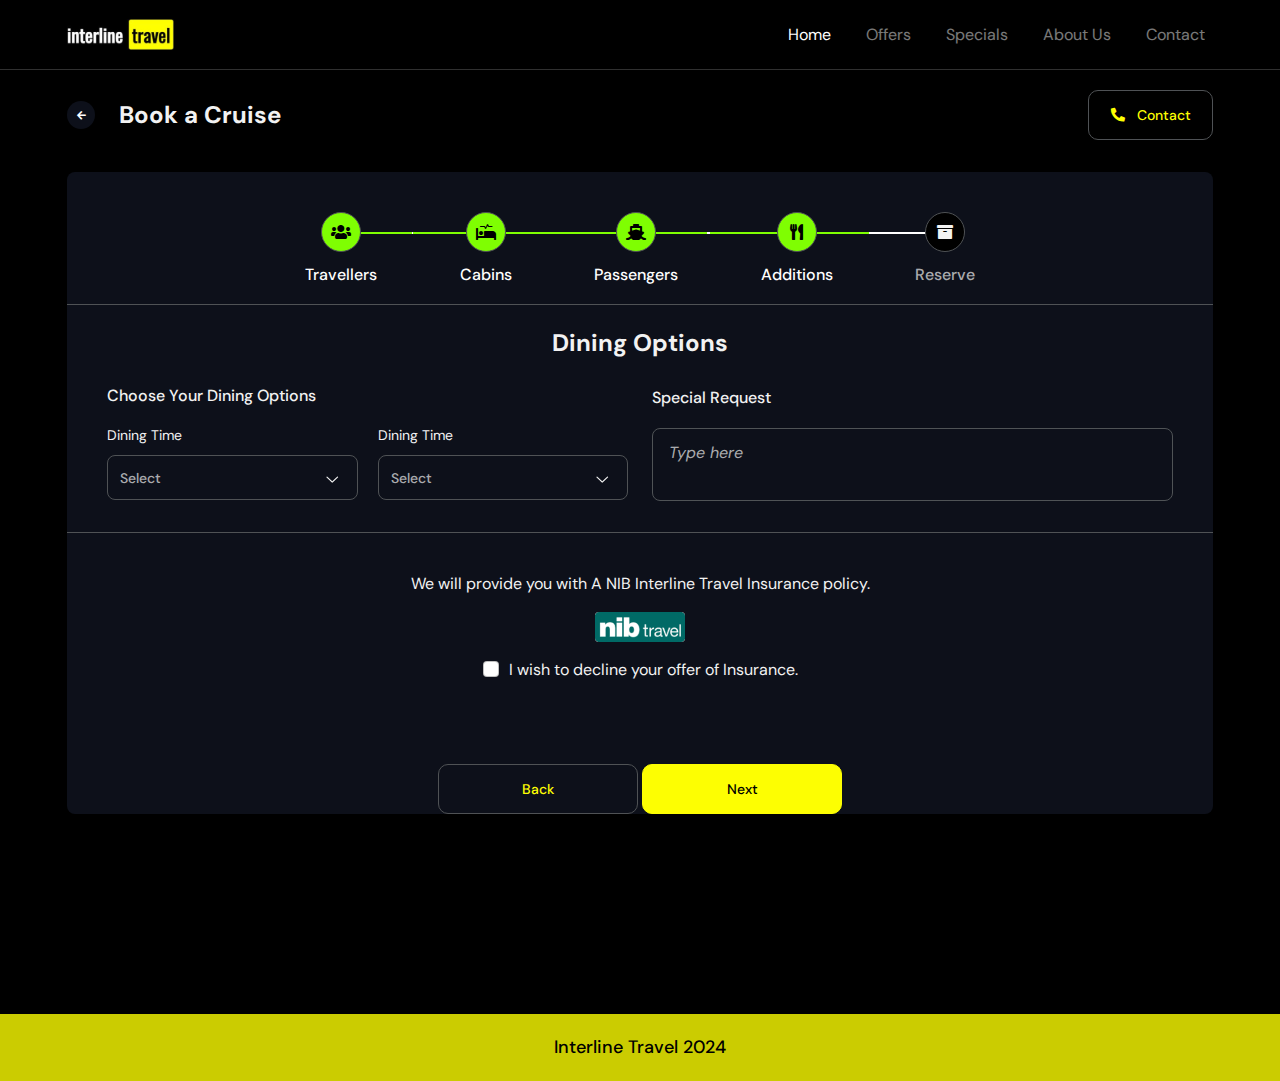
==== diningOptions.html @ 279f9aa9 "update" ====
<!DOCTYPE html>
<html lang="en">

<head>
    <!-- All Meta Tags -->
    <meta charset="UTF-8">
    <meta http-equiv="X-UA-Compatible" content="IE=edge">
    <meta name="description" content="Interline Travel">
    <meta name="viewport" content="width=device-width, initial-scale=1.0">
    <title>Interline Travel</title>
    <!-- Favicon -->
    <link rel="shortcut icon" href="favicon.ico" type="image/x-icon">
    <!-- Fonts -->
    <!-- Bootstrap CSS -->
    <link rel="stylesheet" href="assets/css/bootstrap.min.css">
    <!-- Select2 CSS -->
    <link rel="stylesheet" href="assets/plugins/select2/select2.min.css">
    <!-- Fontawesome CSS -->
    <link rel="stylesheet" href="https://cdnjs.cloudflare.com/ajax/libs/font-awesome/5.15.4/css/all.min.css">
    <!-- Main css -->
    <link rel="stylesheet" href="assets/css/style.css">

</head>

<body>
    <header class="header" id="header">
        <nav class="navbar navbar-expand-md bg-black">
            <div class="container">
                <a class="navbar-brand" href="index.html"><img src="/assets/img/interlinelogo.svg" alt=""></a>
                <button class="navbar-toggler" type="button" data-bs-toggle="collapse" data-bs-target="#navbarTogglerDemo02" aria-controls="navbarTogglerDemo02" aria-expanded="false" aria-label="Toggle navigation">
              <span class="navbar-toggler-icon"></span>
            </button>
                <div class="collapse navbar-collapse" id="navbarTogglerDemo02">
                    <ul class="navbar-nav ms-auto">
                        <li class="nav-item">
                            <a class="nav-link active" aria-current="page" href="#">Home</a>
                        </li>
                        <li class="nav-item">
                            <a class="nav-link" href="#">Offers</a>
                        </li>
                        <li class="nav-item">
                            <a class="nav-link" href="#">Specials</a>
                        </li>
                        <li class="nav-item">
                            <a class="nav-link" href="#">About Us</a>
                        </li>
                        <li class="nav-item">
                            <a class="nav-link" href="#">Contact</a>
                        </li>
                    </ul>
                </div>
            </div>
        </nav>
    </header>

    <div class="header-clear"></div>

    <section class="pageTop">
        <div class="container">
            <div class="row align-items-center">
                <div class="col-sm-6">
                    <div class="backDetails d-flex align-items-center gap-2 gap-md-4 justify-content-center justify-content-sm-start mb-4 mb-sm-0">
                        <a href="service-details.html" class="backBtn"><i class="fas fa-arrow-left"></i></a>
                        <h4>Book a Cruise</h4>
                    </div>
                </div>
                <div class="col-sm-6">
                    <div class="multiBtns d-flex align-items-center justify-content-center justify-content-sm-end gap-3">
                        <a href="#" class="inlineBtn"><i class="fas fa-phone-alt"></i> contact</a>
                    </div>
                </div>
            </div>
        </div>
    </section>

    <section class="stepForm">
        <div class="container">
            <div class="row">
                <div class="col-12">
                    <div class="stepForm-wrapper">
                        <div class="stepFTop d-flex align-items-center justify-content-between">
                            <div class="stepItem active">
                                <div class="step-icon">
                                    <i class="fas fa-users"></i>
                                    <span><img src="assets/img/icons/stepAngleRight.svg" alt=""></span>
                                </div>
                                <h5>Travellers</h5>
                            </div>
                            <div class="stepItem active">
                                <div class="step-icon">
                                    <i class="fas fa-procedures"></i>
                                    <span><img src="assets/img/icons/stepAngleRight.svg" alt=""></span>
                                </div>
                                <h5>Cabins</h5>
                            </div>
                            <div class="stepItem active">
                                <div class="step-icon">
                                    <i class="fas fa-ship"></i>
                                    <span><img src="assets/img/icons/stepAngleRight.svg" alt=""></span>
                                </div>
                                <h5>Passengers</h5>
                            </div>
                            <div class="stepItem active">
                                <div class="step-icon">
                                    <i class="fas fa-utensils"></i>
                                    <span><img src="assets/img/icons/stepAngleRight.svg" alt=""></span>
                                </div>
                                <h5>Additions</h5>
                            </div>
                            <div class="stepItem">
                                <div class="step-icon">
                                    <i class="fas fa-archive"></i>
                                    <span><img src="assets/img/icons/stepAngleRight.svg" alt=""></span>
                                </div>
                                <h5>Reserve</h5>
                            </div>
                        </div>
                        <div class="stepFBottom pb-4">
                            <h4 class="text-center">Dining Options</h4>
                            <div class="row mt-4 pt-1 border_bottom">
                                <div class="col-md-6">
                                    <h5 class="diningFTitle">Choose Your Dining Options</h5>
                                    <div class="chooseDOption d-flex justify-content-between">
                                        <div class="from-control">
                                            <label for="time" class="d-block">Dining Time</label>
                                            <select class="js-example-basic-single" name="time">
                                                <option value="1-4night">Select</option>
                                                <option value="2-6night">Select 1</option>
                                                <option value="2-6night">Select 2</option>
                                            </select>
                                        </div>
                                        
                                        <div class="from-control">
                                            <label for="time" class="d-block">Dining Time</label>
                                            <select class="js-example-basic-single" name="time">
                                                <option value="1-4night">Select</option>
                                                <option value="2-6night">Select 1</option>
                                                <option value="2-6night">Select 2</option>
                                            </select>
                                        </div>
                                    </div>
                                    
                                    
                                </div>
                                <div class="col-md-6">
                                    <div class="diningOption-right mt-4 mt-md-0">
                                        <div class="from-control">
                                            <label for="time" class="d-block diningFTitle">Special Request</label>
                                            <textarea name="textarea" id="" cols="30" rows="3" placeholder="Type here"></textarea>
                                        </div>
                                    </div>
                                </div>
                            </div>
                        </div>
                        <div class="privacy-policy text-center">
                            <p>We will provide you with A NIB Interline Travel Insurance policy.</p>
                            <figure>
                                <img src="assets/img/additions-interline.jpg" alt="">
                            </figure>
                            <div class="form-check">
                                <input class="form-check-input" type="checkbox" value="" id="invalidCheck" required>
                                <label class="form-check-label" for="invalidCheck">
                                    I wish to decline your offer of Insurance.
                                </label>
                              </div>
                        </div>
                        <div class="backNextBtns">
                            <a href="passengersContactInfo.html" class="inlineBtn large">back</a>
                            <a href="reserve.html" class="boxedBtn large">next</a>
                        </div>
                    </div>
                </div>
            </div>
        </div>
    </section>


    <Footer class="footer">
        <div class="container">
            <div class="row">
                <div class="col-12 text-center">
                    <p>Interline Travel 2024</p>
                </div>
            </div>
        </div>
    </Footer>

    <!-- jQuery JS -->
    <script src="assets/js/jquery.min.js"></script>

    <!-- Popper JS -->
    <script src="assets/js/popper.min.js"></script>

    <!-- Bootstrap JS -->
    <script src="assets/js/bootstrap.min.js"></script>

    <!-- Select2 JS -->
    <script src="assets/plugins/select2/select2.min.js"></script>

    <!-- Main Script JS -->
    <script src="assets/js/script.js"></script>

    <!-- Main Script JS -->
    <script src="assets/plugins/countMinMax.js"></script>
</body>

</html>
---- assets/css/style.css ----
@import url("https://fonts.googleapis.com/css2?family=DM+Sans:ital,opsz,wght@0,9..40,100..1000;1,9..40,100..1000&display=swap");
body {
  font-size: 16px;
  font-weight: 400;
  line-height: 150%;
  color: #F2F2F2;
  background-color: #000000;
  font-family: "DM Sans", sans-serif;
}

h1,
h2,
h3,
h4,
h5,
h6 {
  font-weight: 700;
  margin: 0;
}

h2 {
  font-size: 32px;
  line-height: 150%;
}
@media only screen and (min-width: 992px) and (max-width: 1279px) {
  h2 {
    font-size: 28px;
  }
}
@media only screen and (min-width: 768px) and (max-width: 991px) {
  h2 {
    font-size: 25px;
  }
}
@media only screen and (max-width: 767px) {
  h2 {
    font-size: 24px;
  }
}

p {
  margin: 0;
}

img {
  max-width: 100%;
  height: auto;
}

ul,
ol {
  list-style: none;
  padding: 0;
  margin: 0;
}

a {
  text-decoration: none !important;
  transition: all 0.3s ease-in-out;
}

@media (min-width: 1200px) {
  .container {
    max-width: 1170px;
  }
}

input,
textarea,
button {
  padding: 12px 16px;
  border: 1px solid #4F5356;
  outline: none;
  transition: all 0.3s ease-in-out;
}

.input-group-append {
  cursor: pointer;
}

input:focus,
textarea:focus,
button:focus {
  outline: none;
  border-color: #CBCC01;
}

nav ul li {
  display: inline-block;
  position: relative;
  transition: all 0.3s ease-in-out;
}

/*Hide number spin button*/
input::-webkit-outer-spin-button,
input::-webkit-inner-spin-button {
  -webkit-appearance: none;
  margin: 0;
}

input[type=number] {
  -moz-appearance: textfield;
  -webkit-appearance: textfield;
          appearance: textfield;
}

.bg-cover {
  background-repeat: no-repeat;
  background-size: 100% 100%;
  background-position: center center;
}

button {
  background: #FDFE02;
  border-radius: 10px;
  color: #000000;
  font-weight: 500;
  font-size: 14px;
  padding: 12px 39px;
  display: inline-block;
  text-transform: capitalize;
  border: 1px solid #FDFE02;
}
button:hover {
  background: transparent;
  color: #FDFE02;
}

.icon {
  color: blue;
  /* Change color */
  font-size: 24px;
  /* Change size */
}

.backBtn {
  display: flex;
  justify-content: center;
  align-items: center;
  height: 28px;
  width: 28px;
  background: #0D101A;
  border-radius: 50%;
  color: #fff;
  font-size: 10px;
}
.backBtn:hover {
  color: #CBCC01;
}

.boxedBtn,
.inlineBtn {
  background: #FDFE02;
  padding: 12px 16px 12px 16px;
  color: #000000;
  font-weight: 500;
  font-size: 14px;
  text-transform: capitalize;
  min-width: 125px;
  text-align: center;
  border-radius: 10px;
  border: 1px solid #FDFE02;
}
.boxedBtn:hover,
.inlineBtn:hover {
  background: transparent;
  color: #FDFE02;
}
@media only screen and (max-width: 479px) {
  .boxedBtn,
  .inlineBtn {
    min-width: 115px;
    padding: 10px 14px 10px 14px;
  }
}

.inlineBtn {
  background: transparent;
  color: #FDFE02;
  border-color: #4F5255;
}
.inlineBtn:hover {
  background: #FDFE02;
  color: #000000;
  border-color: #FDFE02;
}

textarea:focus,
input[type=text]:focus,
input[type=password]:focus,
input[type=datetime]:focus,
input[type=datetime-local]:focus,
input[type=date]:focus,
input[type=month]:focus,
input[type=time]:focus,
input[type=week]:focus,
input[type=number]:focus,
input[type=email]:focus,
input[type=url]:focus,
input[type=search]:focus,
input[type=tel]:focus,
input[type=color]:focus,
.accordion-button:focus,
button:focus,
.uneditable-input:focus {
  box-shadow: none !important;
  outline: 0 none !important;
}

.boxedBtn.large,
.inlineBtn.large {
  min-width: 200px;
  text-transform: capitalize;
  display: inline-block;
}

.stepForm-wrapper .stepFTop .stepItem h5 {
  font-size: 16px;
  font-weight: 500;
  color: rgba(242, 242, 242, 0.7);
}
.stepForm-wrapper .stepFTop .stepItem.active h5 {
  color: #fff;
}

.p-20 {
  padding: 20px;
}

.mb-24 {
  margin-bottom: 24px;
}

.formTitle {
  margin-bottom: 20px;
}

.form-icon {
  --position: 18px;
  position: absolute;
  top: 50%;
  right: var(--position);
  transform: translateY(-50%);
  z-index: 2;
}
.form-icon.start-0 {
  right: auto;
  left: var(--position) !important;
}

.select2-container {
  z-index: 8;
}
.select2-selection--single {
  position: relative;
  z-index: 1;
}
.select2-selection--single::after {
  content: url("data:image/svg+xml;charset=UTF-8,%3csvg width='13' height='7' viewBox='0 0 13 7' fill='none' xmlns='http://www.w3.org/2000/svg'%3e%3cpath d='M1.4009 0.748101C1.34521 0.695474 1.2797 0.654332 1.20811 0.627023C1.13651 0.599714 1.06024 0.586772 0.983651 0.588939C0.907058 0.591106 0.831642 0.608338 0.761709 0.63965C0.691775 0.670963 0.628694 0.715743 0.576067 0.771435C0.52344 0.827126 0.482297 0.892638 0.454988 0.96423C0.427679 1.03582 0.414738 1.11209 0.416905 1.18868C0.419072 1.26528 0.436303 1.34069 0.467616 1.41063C0.498928 1.48056 0.543709 1.54364 0.5994 1.59627L5.8494 6.5546C5.95771 6.657 6.1011 6.71405 6.25015 6.71405C6.3992 6.71405 6.54259 6.657 6.6509 6.5546L11.9015 1.59627C11.9584 1.54399 12.0044 1.48092 12.0367 1.41073C12.069 1.34054 12.0871 1.26462 12.0898 1.18739C12.0926 1.11016 12.0799 1.03316 12.0527 0.96085C12.0254 0.888542 11.984 0.822373 11.931 0.766186C11.8779 0.709999 11.8142 0.664914 11.7436 0.633551C11.673 0.602187 11.5968 0.58517 11.5196 0.583487C11.4423 0.581804 11.3655 0.59549 11.2935 0.623749C11.2216 0.652008 11.156 0.694277 11.1006 0.748101L6.25015 5.32843L1.4009 0.748101Z' fill='%23F2F2F2'/%3e%3c/svg%3e ");
  position: absolute;
  top: 50%;
  right: var(--position, 18px);
  transform: translateY(-50%) scaleY(var(--scale-y, 1));
}
.select2-selection--single[aria-expanded=true]::after {
  --scale-y: -1;
}
.select2-selection__arrow {
  display: none;
}
.select2-dropdown {
  background-color: #0D101A;
  border-color: #4F5356;
}
.select2-search__field {
  background-color: transparent !important;
  border-radius: 4px;
  border-color: #4f5356 !important;
  color: #fff;
  padding: 4px 8px !important;
  font-size: 14px;
  font-weight: 400;
}
.select2-results__options::-webkit-scrollbar {
  width: 8px;
  height: 8px;
}
.select2-results__options::-webkit-scrollbar-track {
  background-color: #000000;
  border-radius: 20px;
}
.select2-results__options::-webkit-scrollbar-thumb {
  background-color: #CBCC01;
  border-radius: 20px;
  border: 1px solid #000000;
}
.select2-results__option {
  padding: 6px 10px;
}
.select2-results__option--selected, .select2-results__option--highlighted {
  background-color: #CBCC01 !important;
  color: #000000 !important;
}

.datepicker-dropdown {
  background-color: #000000;
  padding: 10px;
  border-radius: 12px;
}
.datepicker td, .datepicker th {
  --width: 36px;
  width: var(--width);
  height: var(--width);
  color: rgba(242, 242, 242, 0.8);
  border-radius: 8px;
  font-size: 14px;
}
.datepicker td.day.old, .datepicker td.day.new, .datepicker th.day.old, .datepicker th.day.new {
  color: rgba(242, 242, 242, 0.4);
}
.datepicker td.day:hover, .datepicker td.day.active, .datepicker td.day.today, .datepicker th.day:hover, .datepicker th.day.active, .datepicker th.day.today {
  background-color: #CBCC01 !important;
  color: #000000 !important;
  font-weight: 600 !important;
  text-shadow: none !important;
  background-image: none !important;
}
.datepicker .year, .datepicker .decade, .datepicker .century, .datepicker .month {
  --width: 46px;
  width: var(--width);
  height: var(--width);
  color: rgba(242, 242, 242, 0.8);
  border-radius: 8px;
  font-size: 14px;
  line-height: 45px;
}
.datepicker .year.focused, .datepicker .year.active, .datepicker .year:hover, .datepicker .decade.focused, .datepicker .decade.active, .datepicker .decade:hover, .datepicker .century.focused, .datepicker .century.active, .datepicker .century:hover, .datepicker .month.focused, .datepicker .month.active, .datepicker .month:hover {
  background-color: #CBCC01 !important;
  color: #000000 !important;
  font-weight: 600;
  background-image: none !important;
}
.datepicker-switch:hover, .datepicker .prev:hover, .datepicker .next:hover {
  background-color: #CBCC01 !important;
  color: #000000 !important;
}
.datepicker-orient-top::after, .datepicker-orient-top::before {
  border-top-color: #000000 !important;
}
.datepicker-orient-bottom::after, .datepicker-orient-bottom::before {
  border-bottom-color: #000000 !important;
}

.header {
  width: 100%;
  transition: top 0.3s ease;
  border-bottom: 1px solid rgba(242, 242, 242, 0.2);
  position: fixed;
  top: 0;
  left: 0;
  z-index: 9;
}
.header-clear {
  height: 58px;
}
.header .navbar {
  --bs-navbar-toggler-padding-x: 6px;
  --bs-navbar-padding-y: 14px;
}
.header .navbar-brand img {
  width: 107px;
}
.header .navbar-nav li {
  padding-left: 19px;
}
@media only screen and (max-width: 767px) {
  .header .navbar-nav li {
    padding-left: 0;
    border-bottom: 1px solid rgba(255, 255, 255, 0.1);
  }
}
@media only screen and (max-width: 767px) {
  .header .navbar-nav li:last-child {
    border-bottom: 0;
  }
}
.header .navbar-nav li a {
  color: #F2F2F2;
  font-size: 16px;
  opacity: 0.5;
  transition: all 0.3s ease-in-out;
}
.header .navbar-nav li a.active {
  color: #fff;
  opacity: 1;
}
.header .navbar-nav li a:hover {
  color: #fff;
  opacity: 1;
}
@media only screen and (max-width: 767px) {
  .header .navbar-nav li a {
    padding: 15px 0;
  }
}
.header .navbar-toggler {
  background: #CBCC01;
}

.sticky {
  position: fixed;
  top: 0;
  left: 0;
  z-index: 1000;
  /* Ensure it stays above other content */
}

/*=============================
======= Result Area Css =======
===============================*/
.result__area {
  padding: 50px 0;
}
.result__area h2 {
  font-size: 34px;
  line-height: 150%;
  color: #F2F2F2;
}
@media only screen and (min-width: 992px) and (max-width: 1279px) {
  .result__area h2 {
    font-size: 30px;
  }
}
@media only screen and (min-width: 768px) and (max-width: 991px) {
  .result__area h2 {
    font-size: 26px;
  }
}
@media only screen and (max-width: 767px) {
  .result__area h2 {
    font-size: 22px;
  }
}
.result__area h2 span {
  font-size: 14px;
  font-weight: 500;
  color: #ADAEB1;
}

/*======================================
======= Service Details Area Css =======
========================================*/
.pageTop {
  padding-top: 32px;
  padding-bottom: 32px;
}

.serviceDetailsTable .sDTInner {
  background: #0D101A;
  padding: 20px 16px;
}
.serviceDetailsTable .sDTInner table {
  color: #fff;
  font-size: 14px;
  font-weight: 500;
  margin-bottom: 0;
}
@media only screen and (max-width: 479px) {
  .serviceDetailsTable .sDTInner table {
    width: -moz-max-content;
    width: max-content;
  }
}
.serviceDetailsTable .sDTInner table .table > thead tr th {
  border: 0;
  font-size: 12px;
}
.serviceDetailsTable .sDTInner table thead tr {
  background: #1B1E19;
  border-radius: 10px !important;
}
.serviceDetailsTable .sDTInner table th {
  padding: 16px 14px;
}
.serviceDetailsTable .sDTInner table td {
  padding: 16px 14px;
}
.serviceDetailsTable .sDTInner table td img {
  margin-right: 8px;
  max-width: 16px;
}
.serviceDetailsTable .sDTInner table td i {
  margin-right: 8px;
  font-size: 14px;
}

.serviceDetailsTable .sDTInner table thead th {
  border: 0;
}

.serviceDetailsTable .sDTInner table td,
.serviceDetailsTable .sDTInner table tr {
  border-color: #4F5255;
}

/* Swiper Slider Css */
.serviceDetailsSliderFaq {
  padding-bottom: 30px !important;
}
.serviceDetailsSliderFaq .swiper-button-next,
.serviceDetailsSliderFaq .swiper-button-prev {
  opacity: 0;
  visibility: hidden;
}
.serviceDetailsSliderFaq .mySwiper2 {
  height: auto;
  width: 100%;
}
.serviceDetailsSliderFaq .swiper-slide img {
  display: block;
  width: 100%;
  height: 100%;
  -o-object-fit: cover;
     object-fit: cover;
}
.serviceDetailsSliderFaq .swiper {
  width: 100%;
  height: 300px;
  margin-left: auto;
  margin-right: auto;
}
.serviceDetailsSliderFaq .swiper-slide {
  background-size: cover;
  background-position: center;
}
.serviceDetailsSliderFaq .mySwiper2 {
  height: auto;
  width: 100%;
}
.serviceDetailsSliderFaq .mySwiper {
  height: 20%;
  box-sizing: border-box;
  padding: 10px 0;
  border-radius: 16px !important;
}
.serviceDetailsSliderFaq .mySwiper .swiper-slide {
  width: 50px !important;
  height: 50px;
  opacity: 0.4;
}
.serviceDetailsSliderFaq .mySwiper .swiper-slide-thumb-active {
  opacity: 1;
}
.serviceDetailsSliderFaq .swiper-slide img {
  display: block;
  width: 100%;
  height: 100%;
  -o-object-fit: cover;
     object-fit: cover;
  border-radius: 16px;
}
.serviceDetailsSliderFaq .serviceDS .swiper-wrapper {
  height: 353px !important;
}
.serviceDetailsSliderFaq .swiper-watch-progress .swiper-wrapper {
  justify-content: center;
}
.serviceDetailsSliderFaq .swiper-watch-progress .swiper-wrapper .swiper-slide img {
  border-radius: 8px;
  cursor: pointer;
}
.serviceDetailsSliderFaq .swiper-watch-progress .swiper-wrapper .swiper-slide-thumb-active {
  border: 1px solid #FDFE02;
  border-radius: 8px;
}
.serviceDetailsSliderFaq .accordion-item {
  background: #0D101A;
  margin-bottom: 16px;
  border: 0;
  padding: 16px 20px;
  border-radius: 8px;
}
.serviceDetailsSliderFaq .accordion-item .accordion-body {
  color: rgba(242, 242, 242, 0.7);
  border: 0 !important;
  padding: 12px 0;
  font-size: 14px;
  border-top: 1px solid #303238 !important;
  margin-top: 12px;
}
.serviceDetailsSliderFaq .accordion-item .accordion-button {
  padding: 0 !important;
  background: transparent;
  font-size: 16px;
  font-weight: 700;
  color: #f3f3f3;
  line-height: 150% !important;
  box-shadow: 0 0 0 !important;
}
.serviceDetailsSliderFaq .accordion-item .accordion-button::after {
  background-image: url("../img/icons/arrow-down.svg");
}

/*======================================
========== Travelers Area Css =========
========================================*/
.stepForm {
  padding-bottom: 200px;
}
.stepForm .stepForm-wrapper {
  background: #0D101A;
  border-radius: 8px;
}
.stepForm .stepForm-wrapper .stepFTop {
  padding-top: 40px;
  padding-bottom: 20px;
  max-width: 670px;
  margin: 0 auto;
  position: relative;
  z-index: 1;
}
.stepForm .stepForm-wrapper .stepFTop::before {
  position: absolute;
  content: "";
  left: 7%;
  top: 45.7%;
  width: 89%;
  height: 2px;
  background: #fff;
  z-index: -1;
}
.stepForm .stepForm-wrapper .stepFTop .stepItem {
  display: flex;
  flex-direction: column;
  align-items: center;
  gap: 13px;
  font-size: 16px;
  font-weight: 500;
}
.stepForm .stepForm-wrapper .stepFTop .stepItem .step-icon {
  width: 40px;
  height: 40px;
  border-radius: 50%;
  background: #000000;
  border: 1px solid #4F5255;
  display: flex;
  align-items: center;
  justify-content: center;
  position: relative;
}
.stepForm .stepForm-wrapper .stepFTop .stepItem .step-icon span {
  position: absolute;
  right: -150%;
}
.stepForm .stepForm-wrapper .stepFTop .stepItem:last-child .step-icon span {
  display: none;
}
.stepForm .stepForm-wrapper .stepFTop .stepItem.stepItem.active {
  position: relative;
  z-index: 1;
}
.stepForm .stepForm-wrapper .stepFTop .stepItem.stepItem.active::before {
  position: absolute;
  content: "";
  left: 38%;
  top: 28%;
  width: 110%;
  height: 2px;
  background: #7FFE02;
  z-index: -1;
}
.stepForm .stepForm-wrapper .stepFTop .stepItem.stepItem.active .step-icon {
  background: #7FFE02;
}
.stepForm .stepForm-wrapper .stepFTop .stepItem.stepItem.active:nth-child(2)::before {
  left: -90%;
  width: 275%;
}
.stepForm .stepForm-wrapper .stepFTop .stepItem.stepItem.active:nth-child(3)::before {
  left: -50%;
  width: 185%;
}
.stepForm .stepForm-wrapper .stepFTop .stepItem.stepItem.active:nth-child(4)::before {
  left: -70%;
  width: 220%;
}
.stepForm .stepForm-wrapper .stepFTop .stepItem.stepItem.active:nth-child(5)::before {
  left: -100%;
  width: 120%;
}
.stepForm .stepForm-wrapper .stepFBottom {
  border-top: 1px solid #4F5255;
  padding-top: 24px;
  padding-bottom: 40px;
  padding-left: 40px;
  padding-right: 40px;
}
.stepForm .stepForm-wrapper .stepFBottom .boxedBtn {
  margin-top: 100px;
  display: inline-block;
}
.stepForm .stepForm-wrapper .mainCount {
  background: #000000;
  padding: 8px;
  border-radius: 28px;
  gap: 20px;
  font-size: 16px;
  font-weight: 500;
  color: #F2F2F2;
}
.stepForm .stepForm-wrapper .mainCount button {
  background: transparent;
  border: 1px solid #4F5255 !important;
  color: #FDFE02;
  width: 37px !important;
  height: 37px !important;
  padding: 0 !important;
  display: flex;
  align-items: center;
  justify-content: center;
  border-radius: 50%;
}
.stepForm .stepForm-wrapper .mainCount button:hover {
  border-color: #CBCC01 !important;
}

.count-minmax {
  width: 333px;
  justify-content: space-between !important;
  margin: 20px auto 20px;
}

.stepItem.active i {
  color: #000000;
}

.single-bed-item {
  border: 1px solid #4F5255;
  display: inline-block;
  padding: 16px;
  border-radius: 8px;
}
.single-bed-item h5 {
  font-size: 16px;
  color: #F2F2F2;
  font-weight: 500;
}
.single-bed-item:hover, .single-bed-item.active {
  border-color: #FDFE02;
  box-shadow: 0px 4px 24px 0px rgba(253, 254, 2, 0.3019607843);
}

.single-bed-item img {
  border-radius: 8px;
  max-width: 221px;
}

/*=========================================
========== PassengerForm Area Css =========
===========================================*/
.passengerForm-box {
  background: #000000;
  border-radius: 16px;
}

.service-card {
  background: #0D101A;
  padding: 24px;
  display: block;
  border-radius: 24px;
  margin-bottom: 24px;
}
.service-card:hover h4 {
  color: #CBCC01;
}
.service-card .ssctc__left {
  width: 256px;
  height: 100%;
  border-radius: 16px;
  overflow: hidden;
  flex: 0 0 auto;
}
@media only screen and (max-width: 767px) {
  .service-card .ssctc__left {
    width: 100%;
  }
}
.service-card .ssctc__left img {
  width: 100%;
  height: 100%;
  -o-object-fit: cover;
     object-fit: cover;
}
.service-card-content h4 {
  font-size: 34px;
  line-height: 150%;
  color: #F2F2F2;
  margin-bottom: 20px;
  transition: all 0.3s ease-in-out;
}
@media only screen and (min-width: 992px) and (max-width: 1279px) {
  .service-card-content h4 {
    font-size: 30px;
  }
}
@media only screen and (min-width: 768px) and (max-width: 991px) {
  .service-card-content h4 {
    font-size: 26px;
  }
}
@media only screen and (max-width: 767px) {
  .service-card-content h4 {
    font-size: 22px;
  }
}
.service-card-content h4 span {
  font-size: 14px;
  font-weight: 500;
  color: #ADAEB1;
}
.service-card-content ul {
  margin-bottom: 20px;
}
.service-card-content ul li {
  display: inline-block;
  color: #F2F2F2;
  opacity: 70%;
  font-size: 16px;
  line-height: 150%;
  padding-right: 30px;
  padding-bottom: 12px;
}
@media only screen and (max-width: 991px) {
  .service-card-content ul li {
    font-size: 15px;
  }
}
.service-card-content ul li img {
  margin-right: 8px;
  width: 18px;
}
.service-card-content .price-left {
  color: #F2F2F2;
}
.service-card-content .price-left .price-txt {
  font-size: 20px;
  line-height: 150%;
  margin-bottom: 15px;
}
@media only screen and (max-width: 991px) {
  .service-card-content .price-left .price-txt {
    font-size: 18px;
  }
}
.service-card-content .price-left .price {
  font-size: 32px;
  line-height: 150%;
  display: block;
  font-weight: 700;
}
@media only screen and (min-width: 992px) and (max-width: 1279px) {
  .service-card-content .price-left .price {
    font-size: 28px;
  }
}
@media only screen and (min-width: 768px) and (max-width: 991px) {
  .service-card-content .price-left .price {
    font-size: 25px;
  }
}
@media only screen and (max-width: 767px) {
  .service-card-content .price-left .price {
    font-size: 24px;
  }
}
.service-card-content .price-right-logo {
  max-width: 132px;
}
@media only screen and (max-width: 767px) {
  .service-single-card-top-content {
    flex-direction: column;
  }
}
.service-single-card-bottom-content {
  border-top: 2px solid #4F5255;
  margin-top: 24px;
  padding-top: 24px;
}
.service-single-card-bottom-content ul {
  max-width: 770px;
  margin: 0 auto;
  text-align: center;
}
.service-single-card-bottom-content ul li {
  display: inline-block;
  padding: 6px 12px;
  color: #F2F2F2;
  position: relative;
  z-index: 1;
  padding-left: 26px;
  font-size: 16px;
  line-height: 150%;
}
@media only screen and (max-width: 991px) {
  .service-single-card-bottom-content ul li {
    font-size: 15px;
  }
}
.service-single-card-bottom-content ul li:before {
  position: absolute;
  content: "";
  left: 0;
  top: 8px;
  width: 20px;
  height: 20px;
  background-image: url("../img/check.svg");
  background-repeat: no-repeat;
  background-size: contain;
}

.hero__area {
  height: 675px;
  padding: 40px;
}
@media only screen and (min-width: 992px) and (max-width: 1279px) {
  .hero__area {
    height: 550px;
  }
}
@media only screen and (min-width: 768px) and (max-width: 991px) {
  .hero__area {
    padding: 30px;
  }
}
@media only screen and (max-width: 991px) {
  .hero__area {
    height: 550px;
  }
}
@media only screen and (max-width: 767px) {
  .hero__area {
    height: 450px;
    padding: 24px;
  }
}
@media only screen and (max-width: 479px) {
  .hero__area {
    padding-top: 100px;
    height: auto;
  }
}
.hero__area .input-group-text {
  background: transparent;
  border: 0;
  padding: 0;
  color: #fff;
}
.hero__area .input-group-append {
  position: absolute;
  right: 0;
  top: 50%;
  transform: translateY(-50%);
  width: 38px;
}
.hero__content_inner {
  padding: 24px;
  border: 2px solid #4F5356;
  border-radius: 10px;
  background: linear-gradient(rgba(0, 0, 0, 0.65) 0%, rgba(0, 0, 0, 0.65) 100%);
  -webkit-backdrop-filter: blur(10px);
          backdrop-filter: blur(10px);
}
.hero__content_inner h3 {
  color: #F2F2F2;
  font-weight: 700;
  font-size: 24px;
  line-height: 150%;
  margin-bottom: 12px !important;
}
@media only screen and (min-width: 992px) and (max-width: 1279px) {
  .hero__content_inner h3 {
    font-size: 22px;
  }
}
@media only screen and (min-width: 768px) and (max-width: 991px) {
  .hero__content_inner h3 {
    font-size: 20px;
  }
}
@media only screen and (max-width: 767px) {
  .hero__content_inner h3 {
    font-size: 18px;
  }
}
.hero__content_inner h5 {
  font-size: 14px;
  color: #F2F2F2;
  font-weight: 500;
}
.hero__content_inner .form-icon {
  z-index: 9;
}
.hero__content_inner .single-filter-item input,
.hero__content_inner .single-filter-item select,
.hero__content_inner .single-filter-item .select2-selection {
  background: #000;
  color: #F2F2F2;
  border-radius: 10px !important;
  font-weight: 500;
  font-size: 14px;
  height: 45px;
  border: 1px solid #4C4C4C;
  padding: 0 36px;
}
.hero__content_inner .single-filter-item input::-moz-placeholder, .hero__content_inner .single-filter-item select::-moz-placeholder, .hero__content_inner .single-filter-item .select2-selection::-moz-placeholder {
  color: #F2F2F2;
}
.hero__content_inner .single-filter-item input::placeholder,
.hero__content_inner .single-filter-item select::placeholder,
.hero__content_inner .single-filter-item .select2-selection::placeholder {
  color: #F2F2F2;
}
.hero__content_inner .single-filter-item .select2-container {
  width: 100% !important;
}
.hero__content_inner .single-filter-item .select2-selection {
  display: flex;
  align-items: center;
}
.hero__content_inner .single-filter-item .select2-selection__rendered {
  color: #F2F2F2;
  font-size: 14px;
  font-weight: 500;
  line-height: 150%;
}
.hero__content_inner .single-filter-item button {
  height: 45px;
  display: flex;
  align-items: center;
  justify-content: center;
}

.filter_item_wrapper {
  --btn-width: 125px;
  --gap: 12px;
  --item: 4;
  gap: var(--gap);
}
@media only screen and (max-width: 991px) {
  .filter_item_wrapper {
    --item: 4;
    --btn-width: 0px;
  }
}
.filter_item_wrapper > div {
  flex: 0 0 auto;
}
.filter_item_wrapper > div > * {
  width: 100%;
}
.filter_item_wrapper > div:not(:last-child) {
  width: calc((100% - var(--btn-width)) / var(--item) - var(--gap));
}
@media only screen and (max-width: 991px) {
  .filter_item_wrapper > div:not(:last-child) {
    margin-bottom: 5px;
  }
}
@media only screen and (max-width: 767px) {
  .filter_item_wrapper > div:not(:last-child) {
    --item: 1;
  }
}
.filter_item_wrapper > div:last-child {
  width: var(--btn-width);
}
@media only screen and (max-width: 991px) {
  .filter_item_wrapper > div:last-child {
    width: 100%;
  }
}
@media only screen and (max-width: 767px) {
  .filter_item_wrapper > div:last-child {
    width: 100%;
  }
}

.footer {
  padding: 20px 0;
  background: #CBCC01;
  font-size: 18px;
  line-height: 150%;
  color: #000000;
  font-weight: 500;
}
@media only screen and (max-width: 991px) {
  .footer {
    font-size: 16px;
  }
}

.modal-dialog {
  max-width: 558px !important;
}
.modal-dialog .modal-content {
  background: #0D101A !important;
  border: 1px solid #303238;
  padding: 32px;
}
.modal-dialog .modal-content .modal-header {
  border-color: #303238 !important;
}
.modal-dialog .modal-content .modal-body {
  padding: 0 !important;
}
.modal-dialog .modal-content .modal-body h4 {
  font-size: 26px;
  margin-top: 20px;
  margin-bottom: 12px;
  color: #fff;
}
.modal-dialog .modal-content .modal-body h5 {
  font-size: 20px;
  color: #F2F2F2;
  margin-bottom: 12px;
}
.modal-dialog .modal-content .modal-body p {
  font-size: 18px;
  font-weight: 500;
  color: rgba(242, 242, 242, 0.7);
}
.modal-dialog .modal-content .modal-body figure img {
  border-radius: 24px;
  max-width: 494px;
}

.multiBtns i {
  padding-right: 8px;
  rotate: -1deg;
}

.chooseDOption {
  gap: 20px;
}
.chooseDOption .from-control {
  width: 100%;
}
.chooseDOption .from-control label {
  font-size: 14px;
  margin-bottom: 8px;
}
.chooseDOption .select2-container--default {
  width: 100% !important;
  background: transparent !important;
  color: #F2F2F2;
  border-radius: 10px !important;
  font-weight: 500;
  font-size: 14px;
  height: 45px;
}
.chooseDOption .select2-container--default .select2-selection--single {
  background: transparent;
  height: 100%;
  display: flex;
  align-items: center;
  border-radius: 8px;
  border-color: #4F5255;
}
.chooseDOption .select2-container--default .select2-selection--single .select2-selection__rendered {
  color: rgba(242, 242, 242, 0.7);
  padding-left: 12px;
}

.diningFTitle {
  font-size: 16px;
  font-weight: 500;
  margin-bottom: 18px;
  text-transform: capitalize;
}

.diningOption-right textarea {
  width: 100%;
  background: transparent;
  border-radius: 8px;
  color: rgba(242, 242, 242, 0.7);
  height: 73px;
  resize: none;
}
.diningOption-right textarea::-moz-placeholder {
  color: rgba(242, 242, 242, 0.7);
  font-style: italic;
}
.diningOption-right textarea::placeholder {
  color: rgba(242, 242, 242, 0.7);
  font-style: italic;
}

.backNextBtns {
  text-align: center;
}

.stepFBottom {
  border-bottom: 1px solid #4F5255;
}

.privacy-policy {
  padding-top: 39px;
  padding-bottom: 80px;
  max-width: 460px;
  margin: 0 auto;
}
.privacy-policy figure {
  margin-top: 16px;
  display: inline-block;
}
.privacy-policy figure img {
  border-radius: 4px;
}
.privacy-policy .form-check {
  display: flex;
  align-items: center;
  gap: 10px;
  justify-content: center;
  cursor: pointer;
}
.privacy-policy .form-check input {
  padding: 0;
  margin-top: -2px;
  cursor: pointer;
}
.privacy-policy .form-check .form-check-input:checked[type=checkbox] {
  background-image: url("../img/checkbx.png");
  background-color: #FDFE02;
}/*# sourceMappingURL=style.css.map */
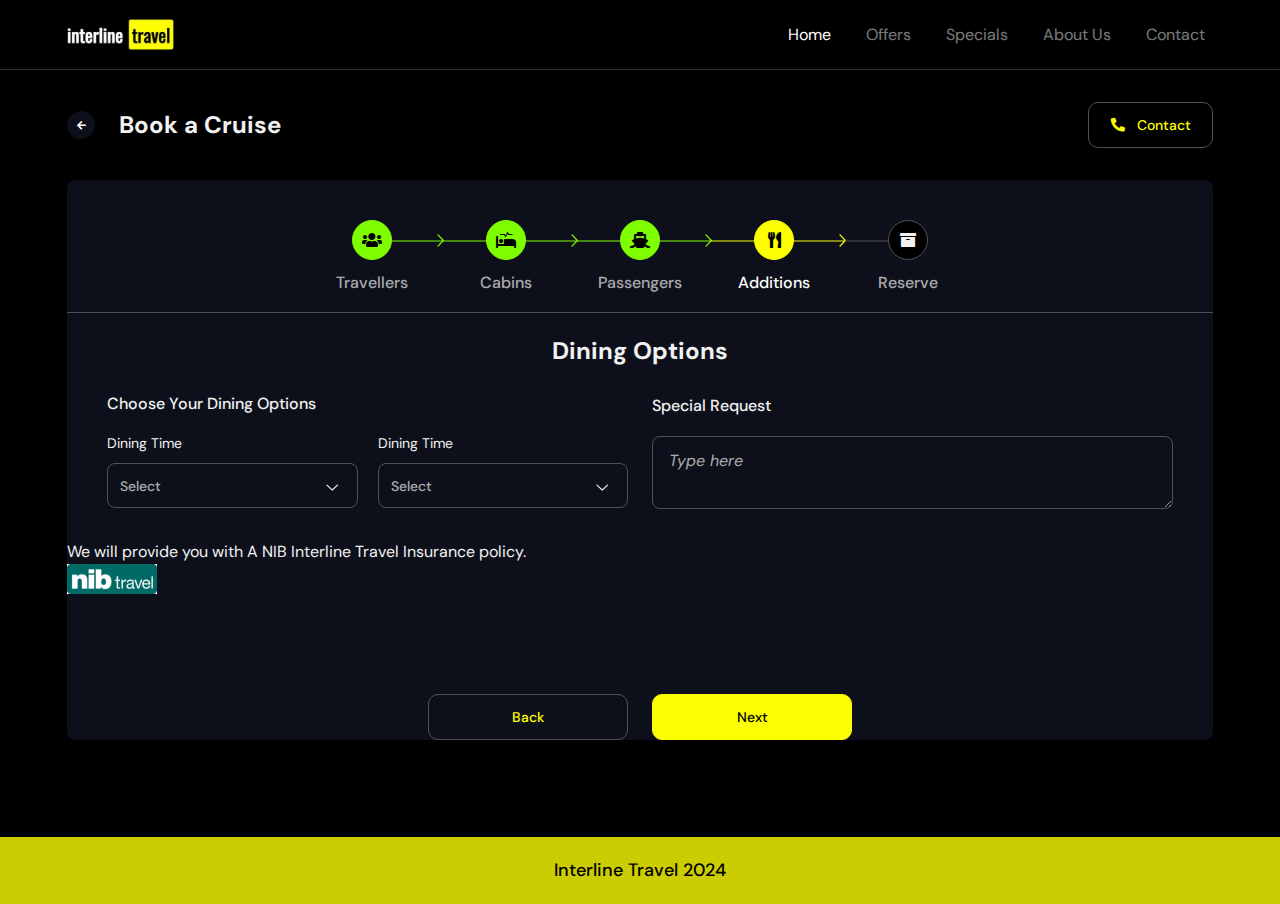
==== commit 72da3f74: "pull main" ====
--- a/diningOptions.html
+++ b/diningOptions.html
@@ -28,8 +28,8 @@
             <div class="container">
                 <a class="navbar-brand" href="index.html"><img src="/assets/img/interlinelogo.svg" alt=""></a>
                 <button class="navbar-toggler" type="button" data-bs-toggle="collapse" data-bs-target="#navbarTogglerDemo02" aria-controls="navbarTogglerDemo02" aria-expanded="false" aria-label="Toggle navigation">
-              <span class="navbar-toggler-icon"></span>
-            </button>
+                    <span class="navbar-toggler-icon"></span>
+                </button>
                 <div class="collapse navbar-collapse" id="navbarTogglerDemo02">
                     <ul class="navbar-nav ms-auto">
                         <li class="nav-item">
@@ -79,38 +79,57 @@
                 <div class="col-12">
                     <div class="stepForm-wrapper">
                         <div class="stepFTop d-flex align-items-center justify-content-between">
+                            <div class="stepItem passed">
+                                <div class="step-icon">
+                                    <i class="fas fa-users"></i>
+                                    <span><svg width="15" height="15" viewBox="0 0 15 15" fill="none"
+                                            xmlns="http://www.w3.org/2000/svg">
+                                            <path
+                                                d="M4.55127 2.30453C4.49488 2.24486 4.4508 2.17467 4.42154 2.09796C4.39228 2.02126 4.37842 1.93954 4.38074 1.85748C4.38306 1.77541 4.40152 1.69461 4.43507 1.61968C4.46862 1.54475 4.5166 1.47717 4.57627 1.42078C4.63594 1.36439 4.70613 1.32031 4.78284 1.29105C4.85954 1.26179 4.94126 1.24793 5.02332 1.25025C5.10539 1.25257 5.18619 1.27103 5.26112 1.30458C5.33605 1.33813 5.40363 1.38611 5.46002 1.44578L10.7725 7.07078C10.8822 7.18682 10.9434 7.34046 10.9434 7.50016C10.9434 7.65985 10.8822 7.81349 10.7725 7.92953L5.46002 13.5552C5.40401 13.6161 5.33643 13.6654 5.26123 13.7C5.18603 13.7347 5.10469 13.754 5.02194 13.7569C4.93919 13.7599 4.85669 13.7464 4.77922 13.7171C4.70174 13.6879 4.63085 13.6436 4.57065 13.5868C4.51045 13.5299 4.46214 13.4617 4.42854 13.386C4.39493 13.3103 4.3767 13.2287 4.3749 13.1459C4.37309 13.0632 4.38776 12.9809 4.41803 12.9038C4.44831 12.8267 4.4936 12.7564 4.55127 12.697L9.45877 7.50016L4.55127 2.30453Z"
+                                                fill="currentColor" />
+                                        </svg></span>
+                                </div>
+                                <h5>Travellers</h5>
+                            </div>
+                            <div class="stepItem passed">
+                                <div class="step-icon">
+                                    <i class="fas fa-procedures"></i>
+                                    <span><svg width="15" height="15" viewBox="0 0 15 15" fill="none"
+                                            xmlns="http://www.w3.org/2000/svg">
+                                            <path
+                                                d="M4.55127 2.30453C4.49488 2.24486 4.4508 2.17467 4.42154 2.09796C4.39228 2.02126 4.37842 1.93954 4.38074 1.85748C4.38306 1.77541 4.40152 1.69461 4.43507 1.61968C4.46862 1.54475 4.5166 1.47717 4.57627 1.42078C4.63594 1.36439 4.70613 1.32031 4.78284 1.29105C4.85954 1.26179 4.94126 1.24793 5.02332 1.25025C5.10539 1.25257 5.18619 1.27103 5.26112 1.30458C5.33605 1.33813 5.40363 1.38611 5.46002 1.44578L10.7725 7.07078C10.8822 7.18682 10.9434 7.34046 10.9434 7.50016C10.9434 7.65985 10.8822 7.81349 10.7725 7.92953L5.46002 13.5552C5.40401 13.6161 5.33643 13.6654 5.26123 13.7C5.18603 13.7347 5.10469 13.754 5.02194 13.7569C4.93919 13.7599 4.85669 13.7464 4.77922 13.7171C4.70174 13.6879 4.63085 13.6436 4.57065 13.5868C4.51045 13.5299 4.46214 13.4617 4.42854 13.386C4.39493 13.3103 4.3767 13.2287 4.3749 13.1459C4.37309 13.0632 4.38776 12.9809 4.41803 12.9038C4.44831 12.8267 4.4936 12.7564 4.55127 12.697L9.45877 7.50016L4.55127 2.30453Z"
+                                                fill="currentColor" />
+                                        </svg></span>
+                                </div>
+                                <h5>Cabins</h5>
+                            </div>
+                            <div class="stepItem passed">
+                                <div class="step-icon">
+                                    <i class="fas fa-ship"></i>
+                                    <span><svg width="15" height="15" viewBox="0 0 15 15" fill="none"
+                                            xmlns="http://www.w3.org/2000/svg">
+                                            <path
+                                                d="M4.55127 2.30453C4.49488 2.24486 4.4508 2.17467 4.42154 2.09796C4.39228 2.02126 4.37842 1.93954 4.38074 1.85748C4.38306 1.77541 4.40152 1.69461 4.43507 1.61968C4.46862 1.54475 4.5166 1.47717 4.57627 1.42078C4.63594 1.36439 4.70613 1.32031 4.78284 1.29105C4.85954 1.26179 4.94126 1.24793 5.02332 1.25025C5.10539 1.25257 5.18619 1.27103 5.26112 1.30458C5.33605 1.33813 5.40363 1.38611 5.46002 1.44578L10.7725 7.07078C10.8822 7.18682 10.9434 7.34046 10.9434 7.50016C10.9434 7.65985 10.8822 7.81349 10.7725 7.92953L5.46002 13.5552C5.40401 13.6161 5.33643 13.6654 5.26123 13.7C5.18603 13.7347 5.10469 13.754 5.02194 13.7569C4.93919 13.7599 4.85669 13.7464 4.77922 13.7171C4.70174 13.6879 4.63085 13.6436 4.57065 13.5868C4.51045 13.5299 4.46214 13.4617 4.42854 13.386C4.39493 13.3103 4.3767 13.2287 4.3749 13.1459C4.37309 13.0632 4.38776 12.9809 4.41803 12.9038C4.44831 12.8267 4.4936 12.7564 4.55127 12.697L9.45877 7.50016L4.55127 2.30453Z"
+                                                fill="currentColor" />
+                                        </svg></span>
+                                </div>
+                                <h5>Passengers</h5>
+                            </div>
                             <div class="stepItem active">
                                 <div class="step-icon">
-                                    <i class="fas fa-users"></i>
-                                    <span><img src="assets/img/icons/stepAngleRight.svg" alt=""></span>
-                                </div>
-                                <h5>Travellers</h5>
-                            </div>
-                            <div class="stepItem active">
-                                <div class="step-icon">
-                                    <i class="fas fa-procedures"></i>
-                                    <span><img src="assets/img/icons/stepAngleRight.svg" alt=""></span>
-                                </div>
-                                <h5>Cabins</h5>
-                            </div>
-                            <div class="stepItem active">
-                                <div class="step-icon">
-                                    <i class="fas fa-ship"></i>
-                                    <span><img src="assets/img/icons/stepAngleRight.svg" alt=""></span>
-                                </div>
-                                <h5>Passengers</h5>
-                            </div>
-                            <div class="stepItem active">
-                                <div class="step-icon">
                                     <i class="fas fa-utensils"></i>
-                                    <span><img src="assets/img/icons/stepAngleRight.svg" alt=""></span>
+                                    <span><svg width="15" height="15" viewBox="0 0 15 15" fill="none"
+                                            xmlns="http://www.w3.org/2000/svg">
+                                            <path
+                                                d="M4.55127 2.30453C4.49488 2.24486 4.4508 2.17467 4.42154 2.09796C4.39228 2.02126 4.37842 1.93954 4.38074 1.85748C4.38306 1.77541 4.40152 1.69461 4.43507 1.61968C4.46862 1.54475 4.5166 1.47717 4.57627 1.42078C4.63594 1.36439 4.70613 1.32031 4.78284 1.29105C4.85954 1.26179 4.94126 1.24793 5.02332 1.25025C5.10539 1.25257 5.18619 1.27103 5.26112 1.30458C5.33605 1.33813 5.40363 1.38611 5.46002 1.44578L10.7725 7.07078C10.8822 7.18682 10.9434 7.34046 10.9434 7.50016C10.9434 7.65985 10.8822 7.81349 10.7725 7.92953L5.46002 13.5552C5.40401 13.6161 5.33643 13.6654 5.26123 13.7C5.18603 13.7347 5.10469 13.754 5.02194 13.7569C4.93919 13.7599 4.85669 13.7464 4.77922 13.7171C4.70174 13.6879 4.63085 13.6436 4.57065 13.5868C4.51045 13.5299 4.46214 13.4617 4.42854 13.386C4.39493 13.3103 4.3767 13.2287 4.3749 13.1459C4.37309 13.0632 4.38776 12.9809 4.41803 12.9038C4.44831 12.8267 4.4936 12.7564 4.55127 12.697L9.45877 7.50016L4.55127 2.30453Z"
+                                                fill="currentColor" />
+                                        </svg></span>
                                 </div>
                                 <h5>Additions</h5>
                             </div>
                             <div class="stepItem">
                                 <div class="step-icon">
                                     <i class="fas fa-archive"></i>
-                                    <span><img src="assets/img/icons/stepAngleRight.svg" alt=""></span>
                                 </div>
                                 <h5>Reserve</h5>
                             </div>
@@ -129,7 +148,7 @@
                                                 <option value="2-6night">Select 2</option>
                                             </select>
                                         </div>
-                                        
+
                                         <div class="from-control">
                                             <label for="time" class="d-block">Dining Time</label>
                                             <select class="js-example-basic-single" name="time">
@@ -139,8 +158,8 @@
                                             </select>
                                         </div>
                                     </div>
-                                    
-                                    
+
+
                                 </div>
                                 <div class="col-md-6">
                                     <div class="diningOption-right mt-4 mt-md-0">
@@ -152,17 +171,12 @@
                                 </div>
                             </div>
                         </div>
-                        <div class="privacy-policy text-center">
+                        <div class="privacy-policy">
                             <p>We will provide you with A NIB Interline Travel Insurance policy.</p>
                             <figure>
                                 <img src="assets/img/additions-interline.jpg" alt="">
                             </figure>
-                            <div class="form-check">
-                                <input class="form-check-input" type="checkbox" value="" id="invalidCheck" required>
-                                <label class="form-check-label" for="invalidCheck">
-                                    I wish to decline your offer of Insurance.
-                                </label>
-                              </div>
+
                         </div>
                         <div class="backNextBtns">
                             <a href="passengersContactInfo.html" class="inlineBtn large">back</a>
--- a/assets/css/style.css
+++ b/assets/css/style.css
@@ -134,24 +134,32 @@
 }
 
 .backBtn {
+  --width: 28px;
   display: flex;
   justify-content: center;
   align-items: center;
-  height: 28px;
-  width: 28px;
+  height: var(--width);
+  width: var(--width);
   background: #0D101A;
   border-radius: 50%;
   color: #fff;
   font-size: 10px;
 }
+@media only screen and (max-width: 767px) {
+  .backBtn {
+    --width: 40px;
+    font-size: 14px;
+  }
+}
 .backBtn:hover {
-  color: #CBCC01;
+  color: #000000;
+  background-color: #CBCC01;
 }
 
 .boxedBtn,
 .inlineBtn {
   background: #FDFE02;
-  padding: 12px 16px 12px 16px;
+  padding: 10px 15px;
   color: #000000;
   font-weight: 500;
   font-size: 14px;
@@ -169,8 +177,8 @@
 @media only screen and (max-width: 479px) {
   .boxedBtn,
   .inlineBtn {
-    min-width: 115px;
-    padding: 10px 14px 10px 14px;
+    min-width: 80px;
+    padding: 8px 14px;
   }
 }
 
@@ -213,6 +221,12 @@
   text-transform: capitalize;
   display: inline-block;
 }
+@media only screen and (max-width: 479px) {
+  .boxedBtn.large,
+  .inlineBtn.large {
+    min-width: 100px;
+  }
+}
 
 .stepForm-wrapper .stepFTop .stepItem h5 {
   font-size: 16px;
@@ -361,7 +375,7 @@
   z-index: 9;
 }
 .header-clear {
-  height: 58px;
+  height: 70px;
 }
 .header .navbar {
   --bs-navbar-toggler-padding-x: 6px;
@@ -451,19 +465,30 @@
 ======= Service Details Area Css =======
 ========================================*/
 .pageTop {
-  padding-top: 32px;
-  padding-bottom: 32px;
+  padding: 32px 0;
+}
+@media only screen and (max-width: 991px) {
+  .pageTop {
+    padding: 24px 0;
+  }
+}
+@media only screen and (max-width: 767px) {
+  .pageTop .backDetails h4 {
+    display: none;
+  }
 }
 
 .serviceDetailsTable .sDTInner {
   background: #0D101A;
   padding: 20px 16px;
+  border-radius: 1rem;
 }
 .serviceDetailsTable .sDTInner table {
   color: #fff;
   font-size: 14px;
   font-weight: 500;
   margin-bottom: 0;
+  table-layout: fixed;
 }
 @media only screen and (max-width: 479px) {
   .serviceDetailsTable .sDTInner table {
@@ -475,30 +500,35 @@
   border: 0;
   font-size: 12px;
 }
-.serviceDetailsTable .sDTInner table thead tr {
+.serviceDetailsTable .sDTInner table th {
+  --radius: 8px;
   background: #1B1E19;
-  border-radius: 10px !important;
-}
-.serviceDetailsTable .sDTInner table th {
-  padding: 16px 14px;
-}
-.serviceDetailsTable .sDTInner table td {
-  padding: 16px 14px;
-}
-.serviceDetailsTable .sDTInner table td img {
+}
+.serviceDetailsTable .sDTInner table th:first-child {
+  border-top-left-radius: var(--radius);
+  border-bottom-left-radius: var(--radius);
+}
+.serviceDetailsTable .sDTInner table th:last-child {
+  border-top-right-radius: var(--radius);
+  border-bottom-right-radius: var(--radius);
+}
+.serviceDetailsTable .sDTInner table td, .serviceDetailsTable .sDTInner table th {
+  padding: 14px 16px;
+}
+@media only screen and (max-width: 767px) {
+  .serviceDetailsTable .sDTInner table td, .serviceDetailsTable .sDTInner table th {
+    padding: 12px 15px;
+  }
+}
+.serviceDetailsTable .sDTInner table td img, .serviceDetailsTable .sDTInner table th img {
   margin-right: 8px;
   max-width: 16px;
 }
-.serviceDetailsTable .sDTInner table td i {
+.serviceDetailsTable .sDTInner table td i, .serviceDetailsTable .sDTInner table th i {
   margin-right: 8px;
   font-size: 14px;
 }
 
-.serviceDetailsTable .sDTInner table thead th {
-  border: 0;
-}
-
-.serviceDetailsTable .sDTInner table td,
 .serviceDetailsTable .sDTInner table tr {
   border-color: #4F5255;
 }
@@ -563,6 +593,7 @@
   height: 353px !important;
 }
 .serviceDetailsSliderFaq .swiper-watch-progress .swiper-wrapper {
+  height: auto;
   justify-content: center;
 }
 .serviceDetailsSliderFaq .swiper-watch-progress .swiper-wrapper .swiper-slide img {
@@ -580,7 +611,7 @@
   padding: 16px 20px;
   border-radius: 8px;
 }
-.serviceDetailsSliderFaq .accordion-item .accordion-body {
+.serviceDetailsSliderFaq .accordion-body {
   color: rgba(242, 242, 242, 0.7);
   border: 0 !important;
   padding: 12px 0;
@@ -588,7 +619,7 @@
   border-top: 1px solid #303238 !important;
   margin-top: 12px;
 }
-.serviceDetailsSliderFaq .accordion-item .accordion-button {
+.serviceDetailsSliderFaq .accordion-button {
   padding: 0 !important;
   background: transparent;
   font-size: 16px;
@@ -596,8 +627,9 @@
   color: #f3f3f3;
   line-height: 150% !important;
   box-shadow: 0 0 0 !important;
-}
-.serviceDetailsSliderFaq .accordion-item .accordion-button::after {
+  --bs-accordion-btn-icon-width: 1rem;
+}
+.serviceDetailsSliderFaq .accordion-button::after {
   background-image: url("../img/icons/arrow-down.svg");
 }
 
@@ -605,39 +637,60 @@
 ========== Travelers Area Css =========
 ========================================*/
 .stepForm {
-  padding-bottom: 200px;
-}
-.stepForm .stepForm-wrapper {
-  background: #0D101A;
-  border-radius: 8px;
-}
-.stepForm .stepForm-wrapper .stepFTop {
+  min-height: 73vh;
+  padding-bottom: 50px;
+}
+.stepForm .stepFTop {
   padding-top: 40px;
   padding-bottom: 20px;
   max-width: 670px;
   margin: 0 auto;
-  position: relative;
-  z-index: 1;
-}
-.stepForm .stepForm-wrapper .stepFTop::before {
-  position: absolute;
-  content: "";
-  left: 7%;
-  top: 45.7%;
-  width: 89%;
-  height: 2px;
-  background: #fff;
-  z-index: -1;
-}
-.stepForm .stepForm-wrapper .stepFTop .stepItem {
+}
+@media only screen and (max-width: 767px) {
+  .stepForm .stepFTop {
+    max-width: 100%;
+    overflow-y: hidden;
+  }
+}
+.stepForm .stepFTop .stepItem {
   display: flex;
   flex-direction: column;
   align-items: center;
   gap: 13px;
   font-size: 16px;
   font-weight: 500;
-}
-.stepForm .stepForm-wrapper .stepFTop .stepItem .step-icon {
+  position: relative;
+  z-index: 1;
+  width: 20%;
+  flex: 0 0 auto;
+}
+@media only screen and (max-width: 767px) {
+  .stepForm .stepFTop .stepItem {
+    width: 132px;
+  }
+}
+.stepForm .stepFTop .stepItem::after, .stepForm .stepFTop .stepItem::before {
+  content: "";
+  position: absolute;
+  top: calc(50% - 15px);
+  left: 4px;
+  transform: translateY(-50%);
+  height: 1px;
+  width: calc(50% + 1px);
+  background-color: #4F5255;
+  z-index: -1;
+}
+.stepForm .stepFTop .stepItem::after {
+  left: auto;
+  right: -4px;
+}
+.stepForm .stepFTop .stepItem:first-child::before {
+  display: none;
+}
+.stepForm .stepFTop .stepItem:last-child::after {
+  display: none;
+}
+.stepForm .stepFTop .stepItem .step-icon {
   width: 40px;
   height: 40px;
   border-radius: 50%;
@@ -648,56 +701,82 @@
   justify-content: center;
   position: relative;
 }
-.stepForm .stepForm-wrapper .stepFTop .stepItem .step-icon span {
+.stepForm .stepFTop .stepItem .step-icon span {
   position: absolute;
   right: -150%;
-}
-.stepForm .stepForm-wrapper .stepFTop .stepItem:last-child .step-icon span {
-  display: none;
-}
-.stepForm .stepForm-wrapper .stepFTop .stepItem.stepItem.active {
+  color: #fff;
+}
+.stepForm .stepFTop .stepItem.passed {
   position: relative;
   z-index: 1;
-}
-.stepForm .stepForm-wrapper .stepFTop .stepItem.stepItem.active::before {
-  position: absolute;
-  content: "";
-  left: 38%;
-  top: 28%;
-  width: 110%;
-  height: 2px;
-  background: #7FFE02;
-  z-index: -1;
-}
-.stepForm .stepForm-wrapper .stepFTop .stepItem.stepItem.active .step-icon {
-  background: #7FFE02;
-}
-.stepForm .stepForm-wrapper .stepFTop .stepItem.stepItem.active:nth-child(2)::before {
-  left: -90%;
-  width: 275%;
-}
-.stepForm .stepForm-wrapper .stepFTop .stepItem.stepItem.active:nth-child(3)::before {
-  left: -50%;
-  width: 185%;
-}
-.stepForm .stepForm-wrapper .stepFTop .stepItem.stepItem.active:nth-child(4)::before {
-  left: -70%;
-  width: 220%;
-}
-.stepForm .stepForm-wrapper .stepFTop .stepItem.stepItem.active:nth-child(5)::before {
-  left: -100%;
-  width: 120%;
+  --active-color: #7FFE02;
+}
+.stepForm .stepFTop .stepItem.passed::before, .stepForm .stepFTop .stepItem.passed::after {
+  background-color: var(--active-color);
+}
+.stepForm .stepFTop .stepItem.passed .step-icon {
+  background-color: var(--active-color);
+  border-color: var(--active-color);
+  color: #000000;
+}
+.stepForm .stepFTop .stepItem.passed .step-icon span {
+  color: var(--active-color);
+}
+.stepForm .stepFTop .stepItem.active {
+  position: relative;
+  z-index: 1;
+  --active-color: #FDFE02;
+}
+.stepForm .stepFTop .stepItem.active::before, .stepForm .stepFTop .stepItem.active::after {
+  background-color: var(--active-color);
+}
+.stepForm .stepFTop .stepItem.active .step-icon {
+  background-color: var(--active-color);
+  border-color: var(--active-color);
+  color: #000000;
+}
+.stepForm .stepFTop .stepItem.active .step-icon span {
+  color: var(--active-color);
+}
+.stepForm .stepForm-wrapper {
+  background: #0D101A;
+  border-radius: 8px;
 }
 .stepForm .stepForm-wrapper .stepFBottom {
   border-top: 1px solid #4F5255;
-  padding-top: 24px;
-  padding-bottom: 40px;
-  padding-left: 40px;
-  padding-right: 40px;
-}
-.stepForm .stepForm-wrapper .stepFBottom .boxedBtn {
+  --padding: 40px;
+  --padding-top: 24px;
+  padding: var(--padding);
+  padding-top: var(--padding-top);
+}
+@media only screen and (max-width: 767px) {
+  .stepForm .stepForm-wrapper .stepFBottom {
+    --padding: 24px;
+    --padding-top: 18px;
+  }
+}
+.stepForm .stepForm-wrapper .backNextBtns {
   margin-top: 100px;
-  display: inline-block;
+  display: flex;
+  align-items: center;
+  justify-content: center;
+  gap: 24px;
+}
+@media only screen and (min-width: 992px) and (max-width: 1279px) {
+  .stepForm .stepForm-wrapper .backNextBtns {
+    margin-top: 60px;
+  }
+}
+@media only screen and (min-width: 768px) and (max-width: 991px) {
+  .stepForm .stepForm-wrapper .backNextBtns {
+    margin-top: 34px;
+  }
+}
+@media only screen and (max-width: 767px) {
+  .stepForm .stepForm-wrapper .backNextBtns {
+    margin-top: 30px;
+    gap: 1rem;
+  }
 }
 .stepForm .stepForm-wrapper .mainCount {
   background: #000000;
@@ -719,9 +798,13 @@
   align-items: center;
   justify-content: center;
   border-radius: 50%;
+  font-size: 1rem;
 }
 .stepForm .stepForm-wrapper .mainCount button:hover {
   border-color: #CBCC01 !important;
+}
+.stepForm .stepForm-wrapper .mainCount .count {
+  min-width: 15px;
 }
 
 .count-minmax {
@@ -729,14 +812,21 @@
   justify-content: space-between !important;
   margin: 20px auto 20px;
 }
-
-.stepItem.active i {
-  color: #000000;
+@media only screen and (max-width: 767px) {
+  .count-minmax {
+    width: 100%;
+  }
+}
+
+@media only screen and (max-width: 479px) {
+  .stepSelectBed-wrapper .col-6 {
+    width: 100%;
+  }
 }
 
 .single-bed-item {
   border: 1px solid #4F5255;
-  display: inline-block;
+  display: block;
   padding: 16px;
   border-radius: 8px;
 }
@@ -753,6 +843,7 @@
 .single-bed-item img {
   border-radius: 8px;
   max-width: 221px;
+  width: 100%;
 }
 
 /*=========================================
@@ -1184,7 +1275,6 @@
   border-radius: 8px;
   color: rgba(242, 242, 242, 0.7);
   height: 73px;
-  resize: none;
 }
 .diningOption-right textarea::-moz-placeholder {
   color: rgba(242, 242, 242, 0.7);
@@ -1197,38 +1287,4 @@
 
 .backNextBtns {
   text-align: center;
-}
-
-.stepFBottom {
-  border-bottom: 1px solid #4F5255;
-}
-
-.privacy-policy {
-  padding-top: 39px;
-  padding-bottom: 80px;
-  max-width: 460px;
-  margin: 0 auto;
-}
-.privacy-policy figure {
-  margin-top: 16px;
-  display: inline-block;
-}
-.privacy-policy figure img {
-  border-radius: 4px;
-}
-.privacy-policy .form-check {
-  display: flex;
-  align-items: center;
-  gap: 10px;
-  justify-content: center;
-  cursor: pointer;
-}
-.privacy-policy .form-check input {
-  padding: 0;
-  margin-top: -2px;
-  cursor: pointer;
-}
-.privacy-policy .form-check .form-check-input:checked[type=checkbox] {
-  background-image: url("../img/checkbx.png");
-  background-color: #FDFE02;
 }/*# sourceMappingURL=style.css.map */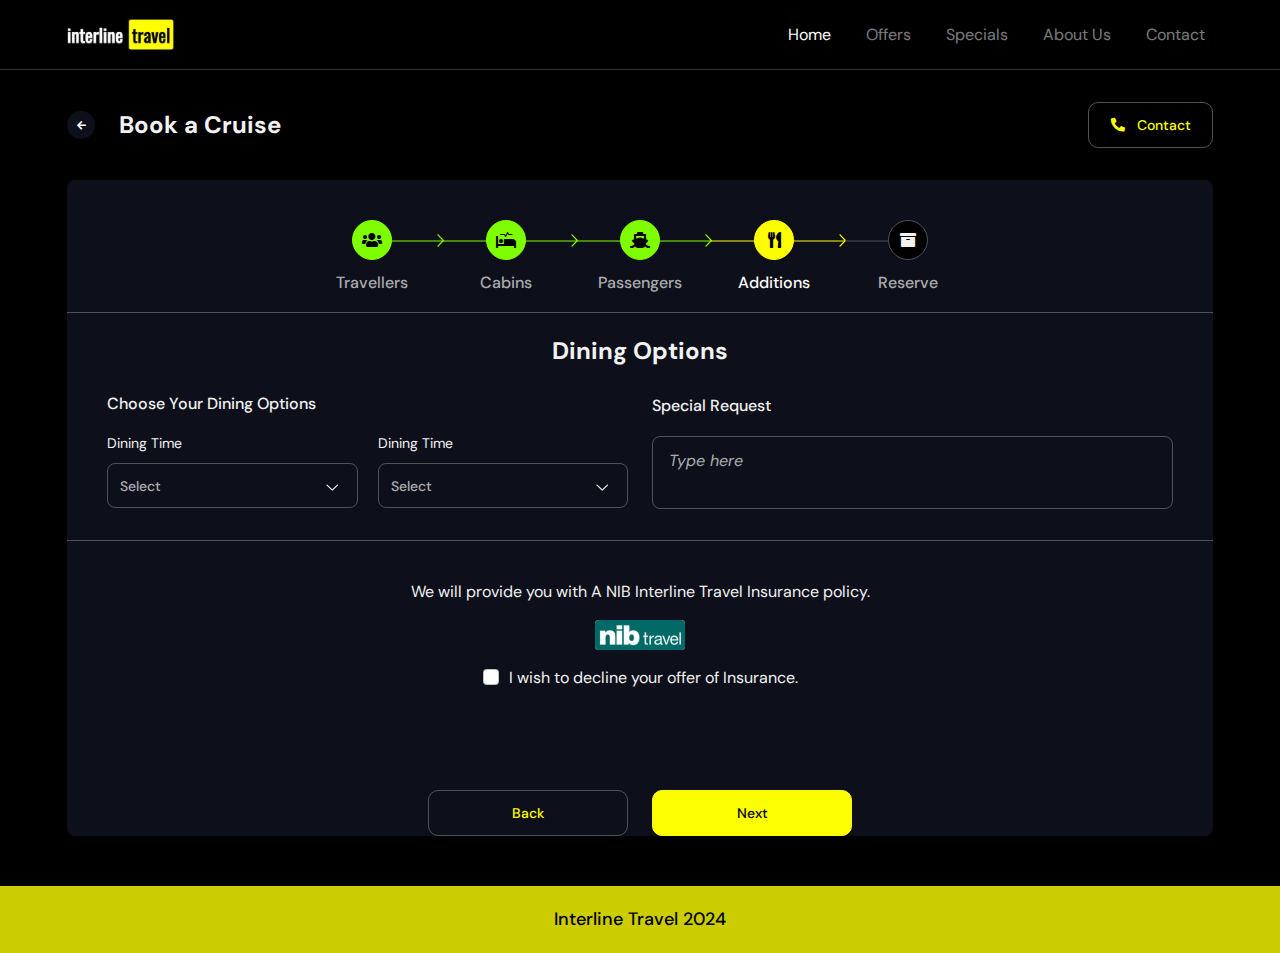
==== commit c355069a: "dyning working" ====
--- a/diningOptions.html
+++ b/diningOptions.html
@@ -171,12 +171,17 @@
                                 </div>
                             </div>
                         </div>
-                        <div class="privacy-policy">
+                        <div class="privacy-policy text-center">
                             <p>We will provide you with A NIB Interline Travel Insurance policy.</p>
                             <figure>
                                 <img src="assets/img/additions-interline.jpg" alt="">
                             </figure>
-
+                            <div class="form-check">
+                                <input class="form-check-input" type="checkbox" value="" id="invalidCheck" required>
+                                <label class="form-check-label" for="invalidCheck">
+                                    I wish to decline your offer of Insurance.
+                                </label>
+                            </div>
                         </div>
                         <div class="backNextBtns">
                             <a href="passengersContactInfo.html" class="inlineBtn large">back</a>
--- a/assets/css/style.css
+++ b/assets/css/style.css
@@ -1275,6 +1275,7 @@
   border-radius: 8px;
   color: rgba(242, 242, 242, 0.7);
   height: 73px;
+  resize: none;
 }
 .diningOption-right textarea::-moz-placeholder {
   color: rgba(242, 242, 242, 0.7);
@@ -1287,4 +1288,37 @@
 
 .backNextBtns {
   text-align: center;
+}
+
+.stepFBottom {
+  border-bottom: 1px solid #4F5255;
+}
+
+.privacy-policy {
+  padding-top: 39px;
+  max-width: 460px;
+  margin: 0 auto;
+}
+.privacy-policy figure {
+  margin-top: 16px;
+  display: inline-block;
+}
+.privacy-policy figure img {
+  border-radius: 4px;
+}
+.privacy-policy .form-check {
+  display: flex;
+  align-items: center;
+  gap: 10px;
+  justify-content: center;
+  cursor: pointer;
+}
+.privacy-policy .form-check input {
+  padding: 0;
+  margin-top: -2px;
+  cursor: pointer;
+}
+.privacy-policy .form-check .form-check-input:checked[type=checkbox] {
+  background-image: url("../img/checkbx.png");
+  background-color: #FDFE02;
 }/*# sourceMappingURL=style.css.map */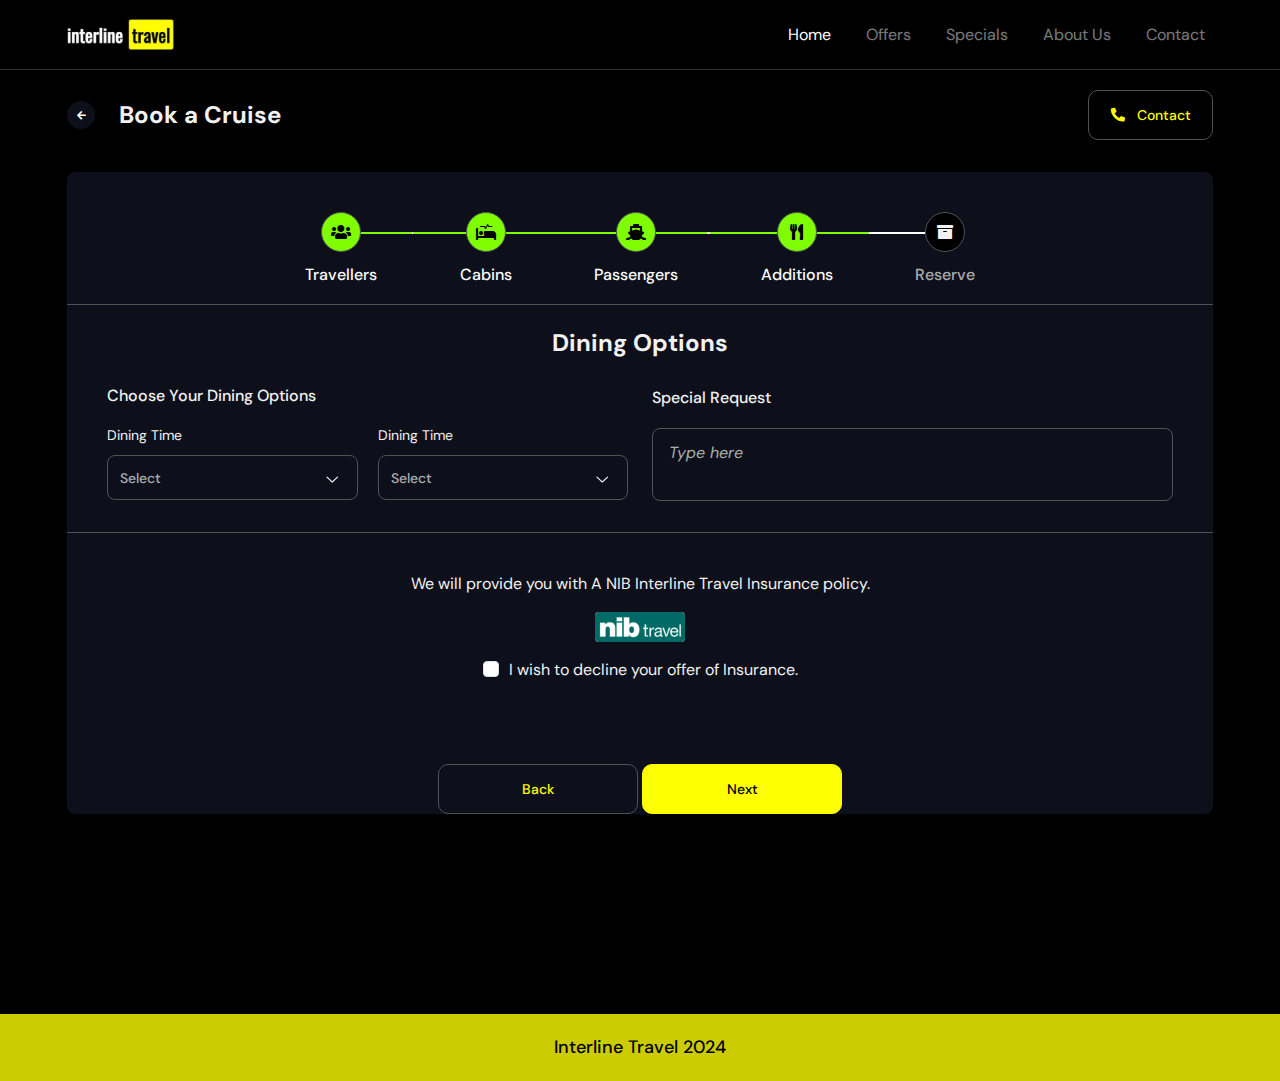
==== commit 962f6046: "update" ====
--- a/diningOptions.html
+++ b/diningOptions.html
@@ -28,8 +28,8 @@
             <div class="container">
                 <a class="navbar-brand" href="index.html"><img src="/assets/img/interlinelogo.svg" alt=""></a>
                 <button class="navbar-toggler" type="button" data-bs-toggle="collapse" data-bs-target="#navbarTogglerDemo02" aria-controls="navbarTogglerDemo02" aria-expanded="false" aria-label="Toggle navigation">
-                    <span class="navbar-toggler-icon"></span>
-                </button>
+              <span class="navbar-toggler-icon"></span>
+            </button>
                 <div class="collapse navbar-collapse" id="navbarTogglerDemo02">
                     <ul class="navbar-nav ms-auto">
                         <li class="nav-item">
@@ -73,63 +73,44 @@
         </div>
     </section>
 
-    <section class="stepForm">
+    <section class="stepForm diningOptionPage">
         <div class="container">
             <div class="row">
                 <div class="col-12">
                     <div class="stepForm-wrapper">
                         <div class="stepFTop d-flex align-items-center justify-content-between">
-                            <div class="stepItem passed">
+                            <div class="stepItem active">
                                 <div class="step-icon">
                                     <i class="fas fa-users"></i>
-                                    <span><svg width="15" height="15" viewBox="0 0 15 15" fill="none"
-                                            xmlns="http://www.w3.org/2000/svg">
-                                            <path
-                                                d="M4.55127 2.30453C4.49488 2.24486 4.4508 2.17467 4.42154 2.09796C4.39228 2.02126 4.37842 1.93954 4.38074 1.85748C4.38306 1.77541 4.40152 1.69461 4.43507 1.61968C4.46862 1.54475 4.5166 1.47717 4.57627 1.42078C4.63594 1.36439 4.70613 1.32031 4.78284 1.29105C4.85954 1.26179 4.94126 1.24793 5.02332 1.25025C5.10539 1.25257 5.18619 1.27103 5.26112 1.30458C5.33605 1.33813 5.40363 1.38611 5.46002 1.44578L10.7725 7.07078C10.8822 7.18682 10.9434 7.34046 10.9434 7.50016C10.9434 7.65985 10.8822 7.81349 10.7725 7.92953L5.46002 13.5552C5.40401 13.6161 5.33643 13.6654 5.26123 13.7C5.18603 13.7347 5.10469 13.754 5.02194 13.7569C4.93919 13.7599 4.85669 13.7464 4.77922 13.7171C4.70174 13.6879 4.63085 13.6436 4.57065 13.5868C4.51045 13.5299 4.46214 13.4617 4.42854 13.386C4.39493 13.3103 4.3767 13.2287 4.3749 13.1459C4.37309 13.0632 4.38776 12.9809 4.41803 12.9038C4.44831 12.8267 4.4936 12.7564 4.55127 12.697L9.45877 7.50016L4.55127 2.30453Z"
-                                                fill="currentColor" />
-                                        </svg></span>
+                                    <span><img src="assets/img/icons/stepAngleRight.svg" alt=""></span>
                                 </div>
                                 <h5>Travellers</h5>
                             </div>
-                            <div class="stepItem passed">
+                            <div class="stepItem active">
                                 <div class="step-icon">
                                     <i class="fas fa-procedures"></i>
-                                    <span><svg width="15" height="15" viewBox="0 0 15 15" fill="none"
-                                            xmlns="http://www.w3.org/2000/svg">
-                                            <path
-                                                d="M4.55127 2.30453C4.49488 2.24486 4.4508 2.17467 4.42154 2.09796C4.39228 2.02126 4.37842 1.93954 4.38074 1.85748C4.38306 1.77541 4.40152 1.69461 4.43507 1.61968C4.46862 1.54475 4.5166 1.47717 4.57627 1.42078C4.63594 1.36439 4.70613 1.32031 4.78284 1.29105C4.85954 1.26179 4.94126 1.24793 5.02332 1.25025C5.10539 1.25257 5.18619 1.27103 5.26112 1.30458C5.33605 1.33813 5.40363 1.38611 5.46002 1.44578L10.7725 7.07078C10.8822 7.18682 10.9434 7.34046 10.9434 7.50016C10.9434 7.65985 10.8822 7.81349 10.7725 7.92953L5.46002 13.5552C5.40401 13.6161 5.33643 13.6654 5.26123 13.7C5.18603 13.7347 5.10469 13.754 5.02194 13.7569C4.93919 13.7599 4.85669 13.7464 4.77922 13.7171C4.70174 13.6879 4.63085 13.6436 4.57065 13.5868C4.51045 13.5299 4.46214 13.4617 4.42854 13.386C4.39493 13.3103 4.3767 13.2287 4.3749 13.1459C4.37309 13.0632 4.38776 12.9809 4.41803 12.9038C4.44831 12.8267 4.4936 12.7564 4.55127 12.697L9.45877 7.50016L4.55127 2.30453Z"
-                                                fill="currentColor" />
-                                        </svg></span>
+                                    <span><img src="assets/img/icons/stepAngleRight.svg" alt=""></span>
                                 </div>
                                 <h5>Cabins</h5>
                             </div>
-                            <div class="stepItem passed">
+                            <div class="stepItem active">
                                 <div class="step-icon">
                                     <i class="fas fa-ship"></i>
-                                    <span><svg width="15" height="15" viewBox="0 0 15 15" fill="none"
-                                            xmlns="http://www.w3.org/2000/svg">
-                                            <path
-                                                d="M4.55127 2.30453C4.49488 2.24486 4.4508 2.17467 4.42154 2.09796C4.39228 2.02126 4.37842 1.93954 4.38074 1.85748C4.38306 1.77541 4.40152 1.69461 4.43507 1.61968C4.46862 1.54475 4.5166 1.47717 4.57627 1.42078C4.63594 1.36439 4.70613 1.32031 4.78284 1.29105C4.85954 1.26179 4.94126 1.24793 5.02332 1.25025C5.10539 1.25257 5.18619 1.27103 5.26112 1.30458C5.33605 1.33813 5.40363 1.38611 5.46002 1.44578L10.7725 7.07078C10.8822 7.18682 10.9434 7.34046 10.9434 7.50016C10.9434 7.65985 10.8822 7.81349 10.7725 7.92953L5.46002 13.5552C5.40401 13.6161 5.33643 13.6654 5.26123 13.7C5.18603 13.7347 5.10469 13.754 5.02194 13.7569C4.93919 13.7599 4.85669 13.7464 4.77922 13.7171C4.70174 13.6879 4.63085 13.6436 4.57065 13.5868C4.51045 13.5299 4.46214 13.4617 4.42854 13.386C4.39493 13.3103 4.3767 13.2287 4.3749 13.1459C4.37309 13.0632 4.38776 12.9809 4.41803 12.9038C4.44831 12.8267 4.4936 12.7564 4.55127 12.697L9.45877 7.50016L4.55127 2.30453Z"
-                                                fill="currentColor" />
-                                        </svg></span>
+                                    <span><img src="assets/img/icons/stepAngleRight.svg" alt=""></span>
                                 </div>
                                 <h5>Passengers</h5>
                             </div>
                             <div class="stepItem active">
                                 <div class="step-icon">
                                     <i class="fas fa-utensils"></i>
-                                    <span><svg width="15" height="15" viewBox="0 0 15 15" fill="none"
-                                            xmlns="http://www.w3.org/2000/svg">
-                                            <path
-                                                d="M4.55127 2.30453C4.49488 2.24486 4.4508 2.17467 4.42154 2.09796C4.39228 2.02126 4.37842 1.93954 4.38074 1.85748C4.38306 1.77541 4.40152 1.69461 4.43507 1.61968C4.46862 1.54475 4.5166 1.47717 4.57627 1.42078C4.63594 1.36439 4.70613 1.32031 4.78284 1.29105C4.85954 1.26179 4.94126 1.24793 5.02332 1.25025C5.10539 1.25257 5.18619 1.27103 5.26112 1.30458C5.33605 1.33813 5.40363 1.38611 5.46002 1.44578L10.7725 7.07078C10.8822 7.18682 10.9434 7.34046 10.9434 7.50016C10.9434 7.65985 10.8822 7.81349 10.7725 7.92953L5.46002 13.5552C5.40401 13.6161 5.33643 13.6654 5.26123 13.7C5.18603 13.7347 5.10469 13.754 5.02194 13.7569C4.93919 13.7599 4.85669 13.7464 4.77922 13.7171C4.70174 13.6879 4.63085 13.6436 4.57065 13.5868C4.51045 13.5299 4.46214 13.4617 4.42854 13.386C4.39493 13.3103 4.3767 13.2287 4.3749 13.1459C4.37309 13.0632 4.38776 12.9809 4.41803 12.9038C4.44831 12.8267 4.4936 12.7564 4.55127 12.697L9.45877 7.50016L4.55127 2.30453Z"
-                                                fill="currentColor" />
-                                        </svg></span>
+                                    <span><img src="assets/img/icons/stepAngleRight.svg" alt=""></span>
                                 </div>
                                 <h5>Additions</h5>
                             </div>
                             <div class="stepItem">
                                 <div class="step-icon">
                                     <i class="fas fa-archive"></i>
+                                    <span><img src="assets/img/icons/stepAngleRight.svg" alt=""></span>
                                 </div>
                                 <h5>Reserve</h5>
                             </div>
@@ -148,7 +129,7 @@
                                                 <option value="2-6night">Select 2</option>
                                             </select>
                                         </div>
-
+                                        
                                         <div class="from-control">
                                             <label for="time" class="d-block">Dining Time</label>
                                             <select class="js-example-basic-single" name="time">
@@ -158,8 +139,8 @@
                                             </select>
                                         </div>
                                     </div>
-
-
+                                    
+                                    
                                 </div>
                                 <div class="col-md-6">
                                     <div class="diningOption-right mt-4 mt-md-0">
@@ -181,7 +162,7 @@
                                 <label class="form-check-label" for="invalidCheck">
                                     I wish to decline your offer of Insurance.
                                 </label>
-                            </div>
+                              </div>
                         </div>
                         <div class="backNextBtns">
                             <a href="passengersContactInfo.html" class="inlineBtn large">back</a>
@@ -192,7 +173,6 @@
             </div>
         </div>
     </section>
-
 
     <Footer class="footer">
         <div class="container">
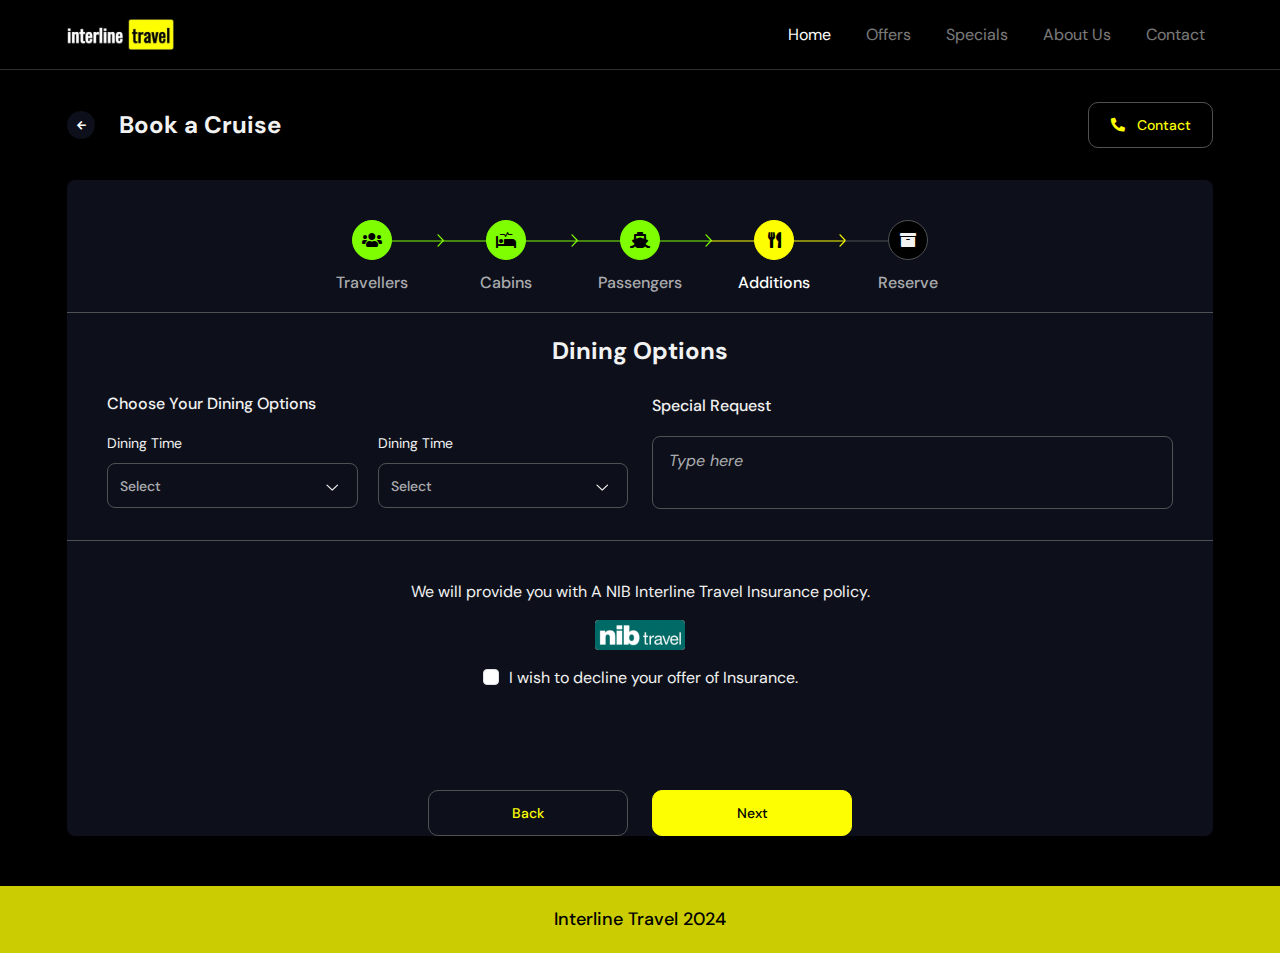
==== commit 925b30e3: "Merge branch 'main' of https://github.com/imranhwebdev/interline-travel" ====
--- a/diningOptions.html
+++ b/diningOptions.html
@@ -28,8 +28,8 @@
             <div class="container">
                 <a class="navbar-brand" href="index.html"><img src="/assets/img/interlinelogo.svg" alt=""></a>
                 <button class="navbar-toggler" type="button" data-bs-toggle="collapse" data-bs-target="#navbarTogglerDemo02" aria-controls="navbarTogglerDemo02" aria-expanded="false" aria-label="Toggle navigation">
-              <span class="navbar-toggler-icon"></span>
-            </button>
+                    <span class="navbar-toggler-icon"></span>
+                </button>
                 <div class="collapse navbar-collapse" id="navbarTogglerDemo02">
                     <ul class="navbar-nav ms-auto">
                         <li class="nav-item">
@@ -79,38 +79,57 @@
                 <div class="col-12">
                     <div class="stepForm-wrapper">
                         <div class="stepFTop d-flex align-items-center justify-content-between">
+                            <div class="stepItem passed">
+                                <div class="step-icon">
+                                    <i class="fas fa-users"></i>
+                                    <span><svg width="15" height="15" viewBox="0 0 15 15" fill="none"
+                                            xmlns="http://www.w3.org/2000/svg">
+                                            <path
+                                                d="M4.55127 2.30453C4.49488 2.24486 4.4508 2.17467 4.42154 2.09796C4.39228 2.02126 4.37842 1.93954 4.38074 1.85748C4.38306 1.77541 4.40152 1.69461 4.43507 1.61968C4.46862 1.54475 4.5166 1.47717 4.57627 1.42078C4.63594 1.36439 4.70613 1.32031 4.78284 1.29105C4.85954 1.26179 4.94126 1.24793 5.02332 1.25025C5.10539 1.25257 5.18619 1.27103 5.26112 1.30458C5.33605 1.33813 5.40363 1.38611 5.46002 1.44578L10.7725 7.07078C10.8822 7.18682 10.9434 7.34046 10.9434 7.50016C10.9434 7.65985 10.8822 7.81349 10.7725 7.92953L5.46002 13.5552C5.40401 13.6161 5.33643 13.6654 5.26123 13.7C5.18603 13.7347 5.10469 13.754 5.02194 13.7569C4.93919 13.7599 4.85669 13.7464 4.77922 13.7171C4.70174 13.6879 4.63085 13.6436 4.57065 13.5868C4.51045 13.5299 4.46214 13.4617 4.42854 13.386C4.39493 13.3103 4.3767 13.2287 4.3749 13.1459C4.37309 13.0632 4.38776 12.9809 4.41803 12.9038C4.44831 12.8267 4.4936 12.7564 4.55127 12.697L9.45877 7.50016L4.55127 2.30453Z"
+                                                fill="currentColor" />
+                                        </svg></span>
+                                </div>
+                                <h5>Travellers</h5>
+                            </div>
+                            <div class="stepItem passed">
+                                <div class="step-icon">
+                                    <i class="fas fa-procedures"></i>
+                                    <span><svg width="15" height="15" viewBox="0 0 15 15" fill="none"
+                                            xmlns="http://www.w3.org/2000/svg">
+                                            <path
+                                                d="M4.55127 2.30453C4.49488 2.24486 4.4508 2.17467 4.42154 2.09796C4.39228 2.02126 4.37842 1.93954 4.38074 1.85748C4.38306 1.77541 4.40152 1.69461 4.43507 1.61968C4.46862 1.54475 4.5166 1.47717 4.57627 1.42078C4.63594 1.36439 4.70613 1.32031 4.78284 1.29105C4.85954 1.26179 4.94126 1.24793 5.02332 1.25025C5.10539 1.25257 5.18619 1.27103 5.26112 1.30458C5.33605 1.33813 5.40363 1.38611 5.46002 1.44578L10.7725 7.07078C10.8822 7.18682 10.9434 7.34046 10.9434 7.50016C10.9434 7.65985 10.8822 7.81349 10.7725 7.92953L5.46002 13.5552C5.40401 13.6161 5.33643 13.6654 5.26123 13.7C5.18603 13.7347 5.10469 13.754 5.02194 13.7569C4.93919 13.7599 4.85669 13.7464 4.77922 13.7171C4.70174 13.6879 4.63085 13.6436 4.57065 13.5868C4.51045 13.5299 4.46214 13.4617 4.42854 13.386C4.39493 13.3103 4.3767 13.2287 4.3749 13.1459C4.37309 13.0632 4.38776 12.9809 4.41803 12.9038C4.44831 12.8267 4.4936 12.7564 4.55127 12.697L9.45877 7.50016L4.55127 2.30453Z"
+                                                fill="currentColor" />
+                                        </svg></span>
+                                </div>
+                                <h5>Cabins</h5>
+                            </div>
+                            <div class="stepItem passed">
+                                <div class="step-icon">
+                                    <i class="fas fa-ship"></i>
+                                    <span><svg width="15" height="15" viewBox="0 0 15 15" fill="none"
+                                            xmlns="http://www.w3.org/2000/svg">
+                                            <path
+                                                d="M4.55127 2.30453C4.49488 2.24486 4.4508 2.17467 4.42154 2.09796C4.39228 2.02126 4.37842 1.93954 4.38074 1.85748C4.38306 1.77541 4.40152 1.69461 4.43507 1.61968C4.46862 1.54475 4.5166 1.47717 4.57627 1.42078C4.63594 1.36439 4.70613 1.32031 4.78284 1.29105C4.85954 1.26179 4.94126 1.24793 5.02332 1.25025C5.10539 1.25257 5.18619 1.27103 5.26112 1.30458C5.33605 1.33813 5.40363 1.38611 5.46002 1.44578L10.7725 7.07078C10.8822 7.18682 10.9434 7.34046 10.9434 7.50016C10.9434 7.65985 10.8822 7.81349 10.7725 7.92953L5.46002 13.5552C5.40401 13.6161 5.33643 13.6654 5.26123 13.7C5.18603 13.7347 5.10469 13.754 5.02194 13.7569C4.93919 13.7599 4.85669 13.7464 4.77922 13.7171C4.70174 13.6879 4.63085 13.6436 4.57065 13.5868C4.51045 13.5299 4.46214 13.4617 4.42854 13.386C4.39493 13.3103 4.3767 13.2287 4.3749 13.1459C4.37309 13.0632 4.38776 12.9809 4.41803 12.9038C4.44831 12.8267 4.4936 12.7564 4.55127 12.697L9.45877 7.50016L4.55127 2.30453Z"
+                                                fill="currentColor" />
+                                        </svg></span>
+                                </div>
+                                <h5>Passengers</h5>
+                            </div>
                             <div class="stepItem active">
                                 <div class="step-icon">
-                                    <i class="fas fa-users"></i>
-                                    <span><img src="assets/img/icons/stepAngleRight.svg" alt=""></span>
-                                </div>
-                                <h5>Travellers</h5>
-                            </div>
-                            <div class="stepItem active">
-                                <div class="step-icon">
-                                    <i class="fas fa-procedures"></i>
-                                    <span><img src="assets/img/icons/stepAngleRight.svg" alt=""></span>
-                                </div>
-                                <h5>Cabins</h5>
-                            </div>
-                            <div class="stepItem active">
-                                <div class="step-icon">
-                                    <i class="fas fa-ship"></i>
-                                    <span><img src="assets/img/icons/stepAngleRight.svg" alt=""></span>
-                                </div>
-                                <h5>Passengers</h5>
-                            </div>
-                            <div class="stepItem active">
-                                <div class="step-icon">
                                     <i class="fas fa-utensils"></i>
-                                    <span><img src="assets/img/icons/stepAngleRight.svg" alt=""></span>
+                                    <span><svg width="15" height="15" viewBox="0 0 15 15" fill="none"
+                                            xmlns="http://www.w3.org/2000/svg">
+                                            <path
+                                                d="M4.55127 2.30453C4.49488 2.24486 4.4508 2.17467 4.42154 2.09796C4.39228 2.02126 4.37842 1.93954 4.38074 1.85748C4.38306 1.77541 4.40152 1.69461 4.43507 1.61968C4.46862 1.54475 4.5166 1.47717 4.57627 1.42078C4.63594 1.36439 4.70613 1.32031 4.78284 1.29105C4.85954 1.26179 4.94126 1.24793 5.02332 1.25025C5.10539 1.25257 5.18619 1.27103 5.26112 1.30458C5.33605 1.33813 5.40363 1.38611 5.46002 1.44578L10.7725 7.07078C10.8822 7.18682 10.9434 7.34046 10.9434 7.50016C10.9434 7.65985 10.8822 7.81349 10.7725 7.92953L5.46002 13.5552C5.40401 13.6161 5.33643 13.6654 5.26123 13.7C5.18603 13.7347 5.10469 13.754 5.02194 13.7569C4.93919 13.7599 4.85669 13.7464 4.77922 13.7171C4.70174 13.6879 4.63085 13.6436 4.57065 13.5868C4.51045 13.5299 4.46214 13.4617 4.42854 13.386C4.39493 13.3103 4.3767 13.2287 4.3749 13.1459C4.37309 13.0632 4.38776 12.9809 4.41803 12.9038C4.44831 12.8267 4.4936 12.7564 4.55127 12.697L9.45877 7.50016L4.55127 2.30453Z"
+                                                fill="currentColor" />
+                                        </svg></span>
                                 </div>
                                 <h5>Additions</h5>
                             </div>
                             <div class="stepItem">
                                 <div class="step-icon">
                                     <i class="fas fa-archive"></i>
-                                    <span><img src="assets/img/icons/stepAngleRight.svg" alt=""></span>
                                 </div>
                                 <h5>Reserve</h5>
                             </div>
@@ -129,7 +148,7 @@
                                                 <option value="2-6night">Select 2</option>
                                             </select>
                                         </div>
-                                        
+
                                         <div class="from-control">
                                             <label for="time" class="d-block">Dining Time</label>
                                             <select class="js-example-basic-single" name="time">
@@ -139,8 +158,8 @@
                                             </select>
                                         </div>
                                     </div>
-                                    
-                                    
+
+
                                 </div>
                                 <div class="col-md-6">
                                     <div class="diningOption-right mt-4 mt-md-0">
@@ -162,7 +181,7 @@
                                 <label class="form-check-label" for="invalidCheck">
                                     I wish to decline your offer of Insurance.
                                 </label>
-                              </div>
+                            </div>
                         </div>
                         <div class="backNextBtns">
                             <a href="passengersContactInfo.html" class="inlineBtn large">back</a>
--- a/assets/css/style.css
+++ b/assets/css/style.css
@@ -134,24 +134,32 @@
 }
 
 .backBtn {
+  --width: 28px;
   display: flex;
   justify-content: center;
   align-items: center;
-  height: 28px;
-  width: 28px;
+  height: var(--width);
+  width: var(--width);
   background: #0D101A;
   border-radius: 50%;
   color: #fff;
   font-size: 10px;
 }
+@media only screen and (max-width: 767px) {
+  .backBtn {
+    --width: 40px;
+    font-size: 14px;
+  }
+}
 .backBtn:hover {
-  color: #CBCC01;
+  color: #000000;
+  background-color: #CBCC01;
 }
 
 .boxedBtn,
 .inlineBtn {
   background: #FDFE02;
-  padding: 12px 16px 12px 16px;
+  padding: 10px 15px;
   color: #000000;
   font-weight: 500;
   font-size: 14px;
@@ -169,8 +177,8 @@
 @media only screen and (max-width: 479px) {
   .boxedBtn,
   .inlineBtn {
-    min-width: 115px;
-    padding: 10px 14px 10px 14px;
+    min-width: 80px;
+    padding: 8px 14px;
   }
 }
 
@@ -213,6 +221,12 @@
   text-transform: capitalize;
   display: inline-block;
 }
+@media only screen and (max-width: 479px) {
+  .boxedBtn.large,
+  .inlineBtn.large {
+    min-width: 100px;
+  }
+}
 
 .stepForm-wrapper .stepFTop .stepItem h5 {
   font-size: 16px;
@@ -223,16 +237,8 @@
   color: #fff;
 }
 
-.p-20 {
-  padding: 20px;
-}
-
 .mb-24 {
   margin-bottom: 24px;
-}
-
-.formTitle {
-  margin-bottom: 20px;
 }
 
 .form-icon {
@@ -242,10 +248,42 @@
   right: var(--position);
   transform: translateY(-50%);
   z-index: 2;
+  font-size: 1rem;
+  color: rgba(255, 255, 255, 0.7);
 }
 .form-icon.start-0 {
   right: auto;
   left: var(--position) !important;
+}
+.form-label {
+  font-size: 16px;
+  color: #F2F2F2;
+}
+.form-label .text-danger {
+  --bs-danger-rgb: 235, 87, 87;
+}
+.form-control {
+  --padding-y: 10px;
+  --padding-x: 16px;
+  background-color: #0D101A !important;
+  border-color: #4F5255;
+  font-size: 14px;
+  line-height: 1.5714285714;
+  font-weight: 500;
+  font-style: italic;
+  color: rgba(255, 255, 255, 0.7) !important;
+  border-radius: 8px;
+  height: auto;
+  padding: var(--padding-y) var(--padding-x);
+}
+.form-control:focus {
+  border-color: #CBCC01;
+}
+.form-control::-moz-placeholder {
+  color: rgba(255, 255, 255, 0.7) !important;
+}
+.form-control::placeholder {
+  color: rgba(255, 255, 255, 0.7) !important;
 }
 
 .select2-container {
@@ -349,6 +387,53 @@
 }
 .datepicker-orient-bottom::after, .datepicker-orient-bottom::before {
   border-bottom-color: #000000 !important;
+}
+
+.table {
+  --bs-table-bg: transparent;
+  --bs-table-color-state: currentColor;
+  color: #fff;
+  font-size: 14px;
+  font-weight: 500;
+  margin-bottom: 0;
+  table-layout: fixed;
+}
+@media only screen and (max-width: 479px) {
+  .table {
+    width: -moz-max-content;
+    width: max-content;
+  }
+}
+.table thead tr th {
+  font-size: 12px;
+}
+.table th {
+  --radius: 8px;
+  background: #1B1E19;
+}
+.table th:first-child {
+  border-top-left-radius: var(--radius);
+  border-bottom-left-radius: var(--radius);
+}
+.table th:last-child {
+  border-top-right-radius: var(--radius);
+  border-bottom-right-radius: var(--radius);
+}
+.table td, .table th {
+  padding: 14px 16px;
+}
+@media only screen and (max-width: 767px) {
+  .table td, .table th {
+    padding: 12px 15px;
+  }
+}
+.table td img, .table th img {
+  margin-right: 8px;
+  max-width: 16px;
+}
+.table td i, .table th i {
+  margin-right: 8px;
+  font-size: 14px;
 }
 
 .header {
@@ -361,7 +446,7 @@
   z-index: 9;
 }
 .header-clear {
-  height: 58px;
+  height: 70px;
 }
 .header .navbar {
   --bs-navbar-toggler-padding-x: 6px;
@@ -451,54 +536,25 @@
 ======= Service Details Area Css =======
 ========================================*/
 .pageTop {
-  padding-top: 32px;
-  padding-bottom: 32px;
+  padding: 32px 0;
+}
+@media only screen and (max-width: 991px) {
+  .pageTop {
+    padding: 24px 0;
+  }
+}
+@media only screen and (max-width: 767px) {
+  .pageTop .backDetails h4 {
+    display: none;
+  }
 }
 
 .serviceDetailsTable .sDTInner {
   background: #0D101A;
   padding: 20px 16px;
-}
-.serviceDetailsTable .sDTInner table {
-  color: #fff;
-  font-size: 14px;
-  font-weight: 500;
-  margin-bottom: 0;
-}
-@media only screen and (max-width: 479px) {
-  .serviceDetailsTable .sDTInner table {
-    width: -moz-max-content;
-    width: max-content;
-  }
-}
-.serviceDetailsTable .sDTInner table .table > thead tr th {
-  border: 0;
-  font-size: 12px;
-}
-.serviceDetailsTable .sDTInner table thead tr {
-  background: #1B1E19;
-  border-radius: 10px !important;
-}
-.serviceDetailsTable .sDTInner table th {
-  padding: 16px 14px;
-}
-.serviceDetailsTable .sDTInner table td {
-  padding: 16px 14px;
-}
-.serviceDetailsTable .sDTInner table td img {
-  margin-right: 8px;
-  max-width: 16px;
-}
-.serviceDetailsTable .sDTInner table td i {
-  margin-right: 8px;
-  font-size: 14px;
-}
-
-.serviceDetailsTable .sDTInner table thead th {
-  border: 0;
-}
-
-.serviceDetailsTable .sDTInner table td,
+  border-radius: 1rem;
+}
+
 .serviceDetailsTable .sDTInner table tr {
   border-color: #4F5255;
 }
@@ -563,6 +619,7 @@
   height: 353px !important;
 }
 .serviceDetailsSliderFaq .swiper-watch-progress .swiper-wrapper {
+  height: auto;
   justify-content: center;
 }
 .serviceDetailsSliderFaq .swiper-watch-progress .swiper-wrapper .swiper-slide img {
@@ -580,7 +637,7 @@
   padding: 16px 20px;
   border-radius: 8px;
 }
-.serviceDetailsSliderFaq .accordion-item .accordion-body {
+.serviceDetailsSliderFaq .accordion-body {
   color: rgba(242, 242, 242, 0.7);
   border: 0 !important;
   padding: 12px 0;
@@ -588,7 +645,7 @@
   border-top: 1px solid #303238 !important;
   margin-top: 12px;
 }
-.serviceDetailsSliderFaq .accordion-item .accordion-button {
+.serviceDetailsSliderFaq .accordion-button {
   padding: 0 !important;
   background: transparent;
   font-size: 16px;
@@ -596,8 +653,9 @@
   color: #f3f3f3;
   line-height: 150% !important;
   box-shadow: 0 0 0 !important;
-}
-.serviceDetailsSliderFaq .accordion-item .accordion-button::after {
+  --bs-accordion-btn-icon-width: 1rem;
+}
+.serviceDetailsSliderFaq .accordion-button::after {
   background-image: url("../img/icons/arrow-down.svg");
 }
 
@@ -605,39 +663,60 @@
 ========== Travelers Area Css =========
 ========================================*/
 .stepForm {
-  padding-bottom: 200px;
-}
-.stepForm .stepForm-wrapper {
-  background: #0D101A;
-  border-radius: 8px;
-}
-.stepForm .stepForm-wrapper .stepFTop {
+  min-height: 73vh;
+  padding-bottom: 50px;
+}
+.stepForm .stepFTop {
   padding-top: 40px;
   padding-bottom: 20px;
   max-width: 670px;
   margin: 0 auto;
-  position: relative;
-  z-index: 1;
-}
-.stepForm .stepForm-wrapper .stepFTop::before {
-  position: absolute;
-  content: "";
-  left: 7%;
-  top: 45.7%;
-  width: 89%;
-  height: 2px;
-  background: #fff;
-  z-index: -1;
-}
-.stepForm .stepForm-wrapper .stepFTop .stepItem {
+}
+@media only screen and (max-width: 767px) {
+  .stepForm .stepFTop {
+    max-width: 100%;
+    overflow-y: hidden;
+  }
+}
+.stepForm .stepFTop .stepItem {
   display: flex;
   flex-direction: column;
   align-items: center;
   gap: 13px;
   font-size: 16px;
   font-weight: 500;
-}
-.stepForm .stepForm-wrapper .stepFTop .stepItem .step-icon {
+  position: relative;
+  z-index: 1;
+  width: 20%;
+  flex: 0 0 auto;
+}
+@media only screen and (max-width: 767px) {
+  .stepForm .stepFTop .stepItem {
+    width: 132px;
+  }
+}
+.stepForm .stepFTop .stepItem::after, .stepForm .stepFTop .stepItem::before {
+  content: "";
+  position: absolute;
+  top: calc(50% - 15px);
+  left: 4px;
+  transform: translateY(-50%);
+  height: 1px;
+  width: calc(50% + 1px);
+  background-color: #4F5255;
+  z-index: -1;
+}
+.stepForm .stepFTop .stepItem::after {
+  left: auto;
+  right: -4px;
+}
+.stepForm .stepFTop .stepItem:first-child::before {
+  display: none;
+}
+.stepForm .stepFTop .stepItem:last-child::after {
+  display: none;
+}
+.stepForm .stepFTop .stepItem .step-icon {
   width: 40px;
   height: 40px;
   border-radius: 50%;
@@ -648,56 +727,82 @@
   justify-content: center;
   position: relative;
 }
-.stepForm .stepForm-wrapper .stepFTop .stepItem .step-icon span {
+.stepForm .stepFTop .stepItem .step-icon span {
   position: absolute;
   right: -150%;
-}
-.stepForm .stepForm-wrapper .stepFTop .stepItem:last-child .step-icon span {
-  display: none;
-}
-.stepForm .stepForm-wrapper .stepFTop .stepItem.stepItem.active {
+  color: #fff;
+}
+.stepForm .stepFTop .stepItem.passed {
   position: relative;
   z-index: 1;
-}
-.stepForm .stepForm-wrapper .stepFTop .stepItem.stepItem.active::before {
-  position: absolute;
-  content: "";
-  left: 38%;
-  top: 28%;
-  width: 110%;
-  height: 2px;
-  background: #7FFE02;
-  z-index: -1;
-}
-.stepForm .stepForm-wrapper .stepFTop .stepItem.stepItem.active .step-icon {
-  background: #7FFE02;
-}
-.stepForm .stepForm-wrapper .stepFTop .stepItem.stepItem.active:nth-child(2)::before {
-  left: -90%;
-  width: 275%;
-}
-.stepForm .stepForm-wrapper .stepFTop .stepItem.stepItem.active:nth-child(3)::before {
-  left: -50%;
-  width: 185%;
-}
-.stepForm .stepForm-wrapper .stepFTop .stepItem.stepItem.active:nth-child(4)::before {
-  left: -70%;
-  width: 220%;
-}
-.stepForm .stepForm-wrapper .stepFTop .stepItem.stepItem.active:nth-child(5)::before {
-  left: -100%;
-  width: 120%;
+  --active-color: #7FFE02;
+}
+.stepForm .stepFTop .stepItem.passed::before, .stepForm .stepFTop .stepItem.passed::after {
+  background-color: var(--active-color);
+}
+.stepForm .stepFTop .stepItem.passed .step-icon {
+  background-color: var(--active-color);
+  border-color: var(--active-color);
+  color: #000000;
+}
+.stepForm .stepFTop .stepItem.passed .step-icon span {
+  color: var(--active-color);
+}
+.stepForm .stepFTop .stepItem.active {
+  position: relative;
+  z-index: 1;
+  --active-color: #FDFE02;
+}
+.stepForm .stepFTop .stepItem.active::before, .stepForm .stepFTop .stepItem.active::after {
+  background-color: var(--active-color);
+}
+.stepForm .stepFTop .stepItem.active .step-icon {
+  background-color: var(--active-color);
+  border-color: var(--active-color);
+  color: #000000;
+}
+.stepForm .stepFTop .stepItem.active .step-icon span {
+  color: var(--active-color);
+}
+.stepForm .stepForm-wrapper {
+  background: #0D101A;
+  border-radius: 8px;
 }
 .stepForm .stepForm-wrapper .stepFBottom {
   border-top: 1px solid #4F5255;
-  padding-top: 24px;
-  padding-bottom: 40px;
-  padding-left: 40px;
-  padding-right: 40px;
-}
-.stepForm .stepForm-wrapper .stepFBottom .boxedBtn {
+  --padding: 40px;
+  --padding-top: 24px;
+  padding: var(--padding);
+  padding-top: var(--padding-top);
+}
+@media only screen and (max-width: 767px) {
+  .stepForm .stepForm-wrapper .stepFBottom {
+    --padding: 24px;
+    --padding-top: 18px;
+  }
+}
+.stepForm .stepForm-wrapper .backNextBtns {
   margin-top: 100px;
-  display: inline-block;
+  display: flex;
+  align-items: center;
+  justify-content: center;
+  gap: 24px;
+}
+@media only screen and (min-width: 992px) and (max-width: 1279px) {
+  .stepForm .stepForm-wrapper .backNextBtns {
+    margin-top: 60px;
+  }
+}
+@media only screen and (min-width: 768px) and (max-width: 991px) {
+  .stepForm .stepForm-wrapper .backNextBtns {
+    margin-top: 34px;
+  }
+}
+@media only screen and (max-width: 767px) {
+  .stepForm .stepForm-wrapper .backNextBtns {
+    margin-top: 30px;
+    gap: 1rem;
+  }
 }
 .stepForm .stepForm-wrapper .mainCount {
   background: #000000;
@@ -719,9 +824,13 @@
   align-items: center;
   justify-content: center;
   border-radius: 50%;
+  font-size: 1rem;
 }
 .stepForm .stepForm-wrapper .mainCount button:hover {
   border-color: #CBCC01 !important;
+}
+.stepForm .stepForm-wrapper .mainCount .count {
+  min-width: 15px;
 }
 
 .count-minmax {
@@ -729,14 +838,21 @@
   justify-content: space-between !important;
   margin: 20px auto 20px;
 }
-
-.stepItem.active i {
-  color: #000000;
+@media only screen and (max-width: 767px) {
+  .count-minmax {
+    width: 100%;
+  }
+}
+
+@media only screen and (max-width: 479px) {
+  .stepSelectBed-wrapper .col-6 {
+    width: 100%;
+  }
 }
 
 .single-bed-item {
   border: 1px solid #4F5255;
-  display: inline-block;
+  display: block;
   padding: 16px;
   border-radius: 8px;
 }
@@ -753,14 +869,7 @@
 .single-bed-item img {
   border-radius: 8px;
   max-width: 221px;
-}
-
-/*=========================================
-========== PassengerForm Area Css =========
-===========================================*/
-.passengerForm-box {
-  background: #000000;
-  border-radius: 16px;
+  width: 100%;
 }
 
 .service-card {
@@ -1099,6 +1208,20 @@
   }
 }
 
+.passenger-box {
+  padding: 20px;
+  border-radius: 1rem;
+}
+.passenger-box:not(:last-child) {
+  margin-bottom: 20px;
+}
+.passenger-title {
+  margin-bottom: 20px;
+}
+.passenger-title h5 {
+  font-size: 18px;
+}
+
 .modal-dialog {
   max-width: 558px !important;
 }
@@ -1205,7 +1328,6 @@
 
 .privacy-policy {
   padding-top: 39px;
-  padding-bottom: 80px;
   max-width: 460px;
   margin: 0 auto;
 }
@@ -1216,20 +1338,19 @@
 .privacy-policy figure img {
   border-radius: 4px;
 }
-
-.form-check {
+.privacy-policy .form-check {
   display: flex;
   align-items: center;
   gap: 10px;
   justify-content: center;
   cursor: pointer;
 }
-.form-check input {
+.privacy-policy .form-check input {
   padding: 0;
   margin-top: -2px;
   cursor: pointer;
 }
-.form-check .form-check-input:checked[type=checkbox] {
+.privacy-policy .form-check .form-check-input:checked[type=checkbox] {
   background-image: url("../img/checkbx.png");
   background-color: #FDFE02;
 }/*# sourceMappingURL=style.css.map */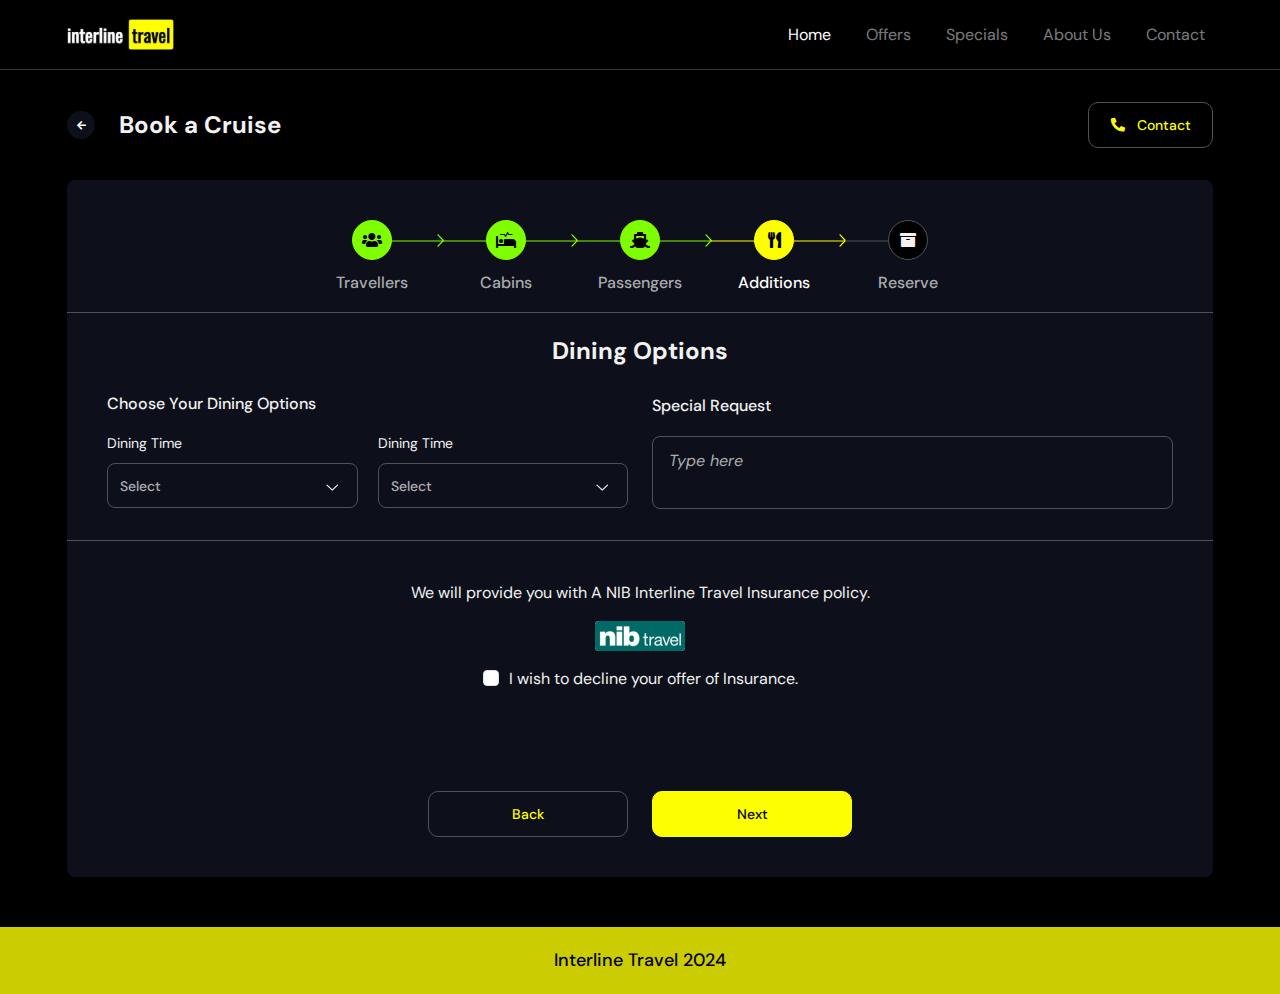
==== commit 2ff0a1bd: "dining" ====
--- a/diningOptions.html
+++ b/diningOptions.html
@@ -73,7 +73,7 @@
         </div>
     </section>
 
-    <section class="stepForm diningOptionPage">
+    <section class="stepForm">
         <div class="container">
             <div class="row">
                 <div class="col-12">
@@ -182,16 +182,17 @@
                                     I wish to decline your offer of Insurance.
                                 </label>
                             </div>
-                        </div>
-                        <div class="backNextBtns">
-                            <a href="passengersContactInfo.html" class="inlineBtn large">back</a>
-                            <a href="reserve.html" class="boxedBtn large">next</a>
+                            <div class="backNextBtns">
+                                <a href="passengersContactInfo.html" class="inlineBtn large">back</a>
+                                <a href="reserve.html" class="boxedBtn large">next</a>
+                            </div>
                         </div>
                     </div>
                 </div>
             </div>
         </div>
     </section>
+
 
     <Footer class="footer">
         <div class="container">
--- a/assets/css/style.css
+++ b/assets/css/style.css
@@ -1322,14 +1322,20 @@
   text-align: center;
 }
 
-.diningOptionPage .stepFBottom {
+.stepFBottom {
   border-bottom: 1px solid #4F5255;
 }
 
 .privacy-policy {
-  padding-top: 39px;
+  --padding-y: 40px;
+  padding: var(--padding-y) 0;
   max-width: 460px;
   margin: 0 auto;
+}
+@media only screen and (max-width: 767px) {
+  .privacy-policy {
+    --padding: 30px;
+  }
 }
 .privacy-policy figure {
   margin-top: 16px;
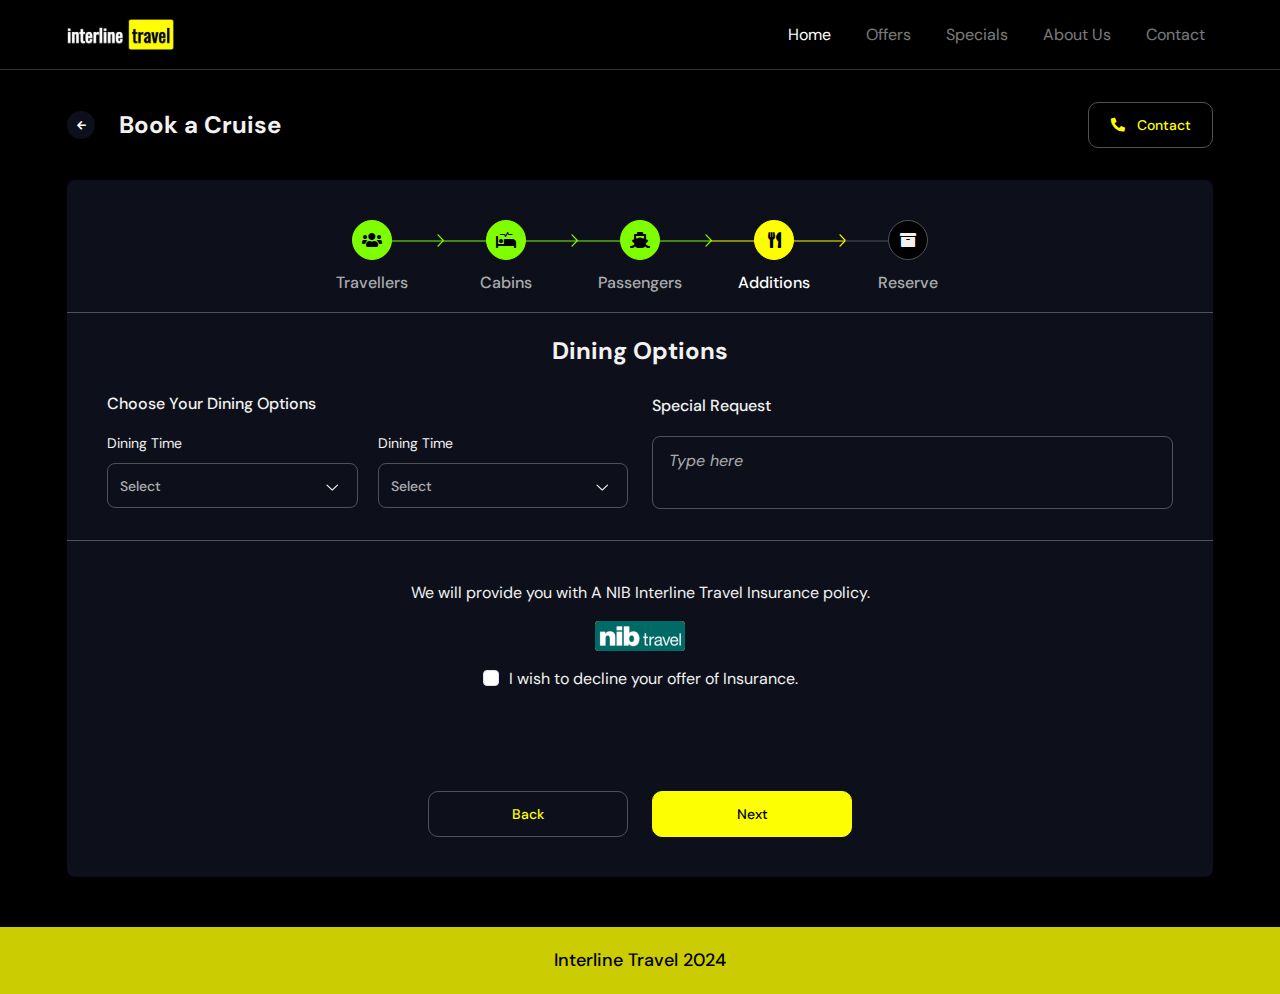
==== commit b5d03ba5: "travel v1.0 release" ====
--- a/diningOptions.html
+++ b/diningOptions.html
@@ -13,10 +13,16 @@
     <!-- Fonts -->
     <!-- Bootstrap CSS -->
     <link rel="stylesheet" href="assets/css/bootstrap.min.css">
-    <!-- Select2 CSS -->
+    <!-- Bootstrap DatePicker CSS -->
+    <link rel="stylesheet" href="assets/plugins/datepicker/datepicker.min.css">
+    <!-- Fontawesome CSS -->
+    <link rel="stylesheet" href="assets/plugins/fontawesome/fontawesome.all.min.css">
+    <!-- inTelInput CSS -->
+    <link rel="stylesheet" href="assets/plugins/intl-tel/css/intlTelInput.min.css">
+    <!-- Select2 -->
     <link rel="stylesheet" href="assets/plugins/select2/select2.min.css">
-    <!-- Fontawesome CSS -->
-    <link rel="stylesheet" href="https://cdnjs.cloudflare.com/ajax/libs/font-awesome/5.15.4/css/all.min.css">
+    <!-- Slider -->
+    <link rel="stylesheet" href="assets/plugins/carousel/swiper-bundle.min.css" />
     <!-- Main css -->
     <link rel="stylesheet" href="assets/css/style.css">
 
@@ -66,14 +72,14 @@
                 </div>
                 <div class="col-sm-6">
                     <div class="multiBtns d-flex align-items-center justify-content-center justify-content-sm-end gap-3">
-                        <a href="#" class="inlineBtn"><i class="fas fa-phone-alt"></i> contact</a>
+                        <a href="tel:+8801236547892" class="inlineBtn"><i class="fas fa-phone-alt"></i> contact</a>
                     </div>
                 </div>
             </div>
         </div>
     </section>
 
-    <section class="stepForm">
+    <section class="stepForm diningOptionPage">
         <div class="container">
             <div class="row">
                 <div class="col-12">
@@ -193,7 +199,6 @@
         </div>
     </section>
 
-
     <Footer class="footer">
         <div class="container">
             <div class="row">
@@ -204,23 +209,24 @@
         </div>
     </Footer>
 
+
     <!-- jQuery JS -->
     <script src="assets/js/jquery.min.js"></script>
-
     <!-- Popper JS -->
     <script src="assets/js/popper.min.js"></script>
-
     <!-- Bootstrap JS -->
     <script src="assets/js/bootstrap.min.js"></script>
-
-    <!-- Select2 JS -->
+    <!-- Datepicker JS -->
+    <script src="assets/plugins/datepicker/bootstrap-datepicker.min.js"></script>
+    <!-- inTelInput JS -->
+    <script src="assets/plugins/intl-tel/js/intlTelInput-jquery.min.js"></script>
+    <script src="assets/plugins/countMinMax.js"></script>
+    <!-- Swiper JS -->
+    <script src="assets/plugins/carousel/swiper-bundle.min.js"></script>
+    <!-- Select 2 -->
     <script src="assets/plugins/select2/select2.min.js"></script>
-
     <!-- Main Script JS -->
     <script src="assets/js/script.js"></script>
-
-    <!-- Main Script JS -->
-    <script src="assets/plugins/countMinMax.js"></script>
 </body>
 
 </html>--- a/assets/plugins/datepicker/datepicker.min.css
+++ b/assets/plugins/datepicker/datepicker.min.css
@@ -0,0 +1,7 @@
+/*!
+ * Datepicker for Bootstrap v1.9.0 (https://github.com/uxsolutions/bootstrap-datepicker)
+ *
+ * Licensed under the Apache License v2.0 (http://www.apache.org/licenses/LICENSE-2.0)
+ */
+
+.datepicker{padding:4px;-webkit-border-radius:4px;-moz-border-radius:4px;border-radius:4px;direction:ltr}.datepicker-inline{width:220px}.datepicker-rtl{direction:rtl}.datepicker-rtl.dropdown-menu{left:auto}.datepicker-rtl table tr td span{float:right}.datepicker-dropdown{top:0;left:0}.datepicker-dropdown:before{content:'';display:inline-block;border-left:7px solid transparent;border-right:7px solid transparent;border-bottom:7px solid #999;border-top:0;border-bottom-color:rgba(0,0,0,.2);position:absolute}.datepicker-dropdown:after{content:'';display:inline-block;border-left:6px solid transparent;border-right:6px solid transparent;border-bottom:6px solid #fff;border-top:0;position:absolute}.datepicker-dropdown.datepicker-orient-left:before{left:6px}.datepicker-dropdown.datepicker-orient-left:after{left:7px}.datepicker-dropdown.datepicker-orient-right:before{right:6px}.datepicker-dropdown.datepicker-orient-right:after{right:7px}.datepicker-dropdown.datepicker-orient-bottom:before{top:-7px}.datepicker-dropdown.datepicker-orient-bottom:after{top:-6px}.datepicker-dropdown.datepicker-orient-top:before{bottom:-7px;border-bottom:0;border-top:7px solid #999}.datepicker-dropdown.datepicker-orient-top:after{bottom:-6px;border-bottom:0;border-top:6px solid #fff}.datepicker table{margin:0;-webkit-touch-callout:none;-webkit-user-select:none;-khtml-user-select:none;-moz-user-select:none;-ms-user-select:none;user-select:none}.datepicker td,.datepicker th{text-align:center;width:20px;height:20px;-webkit-border-radius:4px;-moz-border-radius:4px;border-radius:4px;border:none}.table-striped .datepicker table tr td,.table-striped .datepicker table tr th{background-color:transparent}.datepicker table tr td.day.focused,.datepicker table tr td.day:hover{background:#eee;cursor:pointer}.datepicker table tr td.new,.datepicker table tr td.old{color:#999}.datepicker table tr td.disabled,.datepicker table tr td.disabled:hover{background:0 0;color:#999;cursor:default}.datepicker table tr td.highlighted{background:#d9edf7;border-radius:0}.datepicker table tr td.today,.datepicker table tr td.today.disabled,.datepicker table tr td.today.disabled:hover,.datepicker table tr td.today:hover{background-color:#fde19a;background-image:-moz-linear-gradient(to bottom,#fdd49a,#fdf59a);background-image:-ms-linear-gradient(to bottom,#fdd49a,#fdf59a);background-image:-webkit-gradient(linear,0 0,0 100%,from(#fdd49a),to(#fdf59a));background-image:-webkit-linear-gradient(to bottom,#fdd49a,#fdf59a);background-image:-o-linear-gradient(to bottom,#fdd49a,#fdf59a);background-image:linear-gradient(to bottom,#fdd49a,#fdf59a);background-repeat:repeat-x;filter:progid:DXImageTransform.Microsoft.gradient(startColorstr='#fdd49a', endColorstr='#fdf59a', GradientType=0);border-color:#fdf59a #fdf59a #fbed50;border-color:rgba(0,0,0,.1) rgba(0,0,0,.1) rgba(0,0,0,.25);filter:progid:DXImageTransform.Microsoft.gradient(enabled=false);color:#000}.datepicker table tr td.today.active,.datepicker table tr td.today.disabled,.datepicker table tr td.today.disabled.active,.datepicker table tr td.today.disabled.disabled,.datepicker table tr td.today.disabled:active,.datepicker table tr td.today.disabled:hover,.datepicker table tr td.today.disabled:hover.active,.datepicker table tr td.today.disabled:hover.disabled,.datepicker table tr td.today.disabled:hover:active,.datepicker table tr td.today.disabled:hover:hover,.datepicker table tr td.today.disabled:hover[disabled],.datepicker table tr td.today.disabled[disabled],.datepicker table tr td.today:active,.datepicker table tr td.today:hover,.datepicker table tr td.today:hover.active,.datepicker table tr td.today:hover.disabled,.datepicker table tr td.today:hover:active,.datepicker table tr td.today:hover:hover,.datepicker table tr td.today:hover[disabled],.datepicker table tr td.today[disabled]{background-color:#fdf59a}.datepicker table tr td.today.active,.datepicker table tr td.today.disabled.active,.datepicker table tr td.today.disabled:active,.datepicker table tr td.today.disabled:hover.active,.datepicker table tr td.today.disabled:hover:active,.datepicker table tr td.today:active,.datepicker table tr td.today:hover.active,.datepicker table tr td.today:hover:active{background-color:#fbf069\9}.datepicker table tr td.today:hover:hover{color:#000}.datepicker table tr td.today.active:hover{color:#fff}.datepicker table tr td.range,.datepicker table tr td.range.disabled,.datepicker table tr td.range.disabled:hover,.datepicker table tr td.range:hover{background:#eee;-webkit-border-radius:0;-moz-border-radius:0;border-radius:0}.datepicker table tr td.range.today,.datepicker table tr td.range.today.disabled,.datepicker table tr td.range.today.disabled:hover,.datepicker table tr td.range.today:hover{background-color:#f3d17a;background-image:-moz-linear-gradient(to bottom,#f3c17a,#f3e97a);background-image:-ms-linear-gradient(to bottom,#f3c17a,#f3e97a);background-image:-webkit-gradient(linear,0 0,0 100%,from(#f3c17a),to(#f3e97a));background-image:-webkit-linear-gradient(to bottom,#f3c17a,#f3e97a);background-image:-o-linear-gradient(to bottom,#f3c17a,#f3e97a);background-image:linear-gradient(to bottom,#f3c17a,#f3e97a);background-repeat:repeat-x;filter:progid:DXImageTransform.Microsoft.gradient(startColorstr='#f3c17a', endColorstr='#f3e97a', GradientType=0);border-color:#f3e97a #f3e97a #edde34;border-color:rgba(0,0,0,.1) rgba(0,0,0,.1) rgba(0,0,0,.25);filter:progid:DXImageTransform.Microsoft.gradient(enabled=false);-webkit-border-radius:0;-moz-border-radius:0;border-radius:0}.datepicker table tr td.range.today.active,.datepicker table tr td.range.today.disabled,.datepicker table tr td.range.today.disabled.active,.datepicker table tr td.range.today.disabled.disabled,.datepicker table tr td.range.today.disabled:active,.datepicker table tr td.range.today.disabled:hover,.datepicker table tr td.range.today.disabled:hover.active,.datepicker table tr td.range.today.disabled:hover.disabled,.datepicker table tr td.range.today.disabled:hover:active,.datepicker table tr td.range.today.disabled:hover:hover,.datepicker table tr td.range.today.disabled:hover[disabled],.datepicker table tr td.range.today.disabled[disabled],.datepicker table tr td.range.today:active,.datepicker table tr td.range.today:hover,.datepicker table tr td.range.today:hover.active,.datepicker table tr td.range.today:hover.disabled,.datepicker table tr td.range.today:hover:active,.datepicker table tr td.range.today:hover:hover,.datepicker table tr td.range.today:hover[disabled],.datepicker table tr td.range.today[disabled]{background-color:#f3e97a}.datepicker table tr td.range.today.active,.datepicker table tr td.range.today.disabled.active,.datepicker table tr td.range.today.disabled:active,.datepicker table tr td.range.today.disabled:hover.active,.datepicker table tr td.range.today.disabled:hover:active,.datepicker table tr td.range.today:active,.datepicker table tr td.range.today:hover.active,.datepicker table tr td.range.today:hover:active{background-color:#efe24b\9}.datepicker table tr td.selected,.datepicker table tr td.selected.disabled,.datepicker table tr td.selected.disabled:hover,.datepicker table tr td.selected:hover{background-color:#9e9e9e;background-image:-moz-linear-gradient(to bottom,#b3b3b3,grey);background-image:-ms-linear-gradient(to bottom,#b3b3b3,grey);background-image:-webkit-gradient(linear,0 0,0 100%,from(#b3b3b3),to(grey));background-image:-webkit-linear-gradient(to bottom,#b3b3b3,grey);background-image:-o-linear-gradient(to bottom,#b3b3b3,grey);background-image:linear-gradient(to bottom,#b3b3b3,grey);background-repeat:repeat-x;filter:progid:DXImageTransform.Microsoft.gradient(startColorstr='#b3b3b3', endColorstr='#808080', GradientType=0);border-color:grey grey #595959;border-color:rgba(0,0,0,.1) rgba(0,0,0,.1) rgba(0,0,0,.25);filter:progid:DXImageTransform.Microsoft.gradient(enabled=false);color:#fff;text-shadow:0 -1px 0 rgba(0,0,0,.25)}.datepicker table tr td.selected.active,.datepicker table tr td.selected.disabled,.datepicker table tr td.selected.disabled.active,.datepicker table tr td.selected.disabled.disabled,.datepicker table tr td.selected.disabled:active,.datepicker table tr td.selected.disabled:hover,.datepicker table tr td.selected.disabled:hover.active,.datepicker table tr td.selected.disabled:hover.disabled,.datepicker table tr td.selected.disabled:hover:active,.datepicker table tr td.selected.disabled:hover:hover,.datepicker table tr td.selected.disabled:hover[disabled],.datepicker table tr td.selected.disabled[disabled],.datepicker table tr td.selected:active,.datepicker table tr td.selected:hover,.datepicker table tr td.selected:hover.active,.datepicker table tr td.selected:hover.disabled,.datepicker table tr td.selected:hover:active,.datepicker table tr td.selected:hover:hover,.datepicker table tr td.selected:hover[disabled],.datepicker table tr td.selected[disabled]{background-color:grey}.datepicker table tr td.selected.active,.datepicker table tr td.selected.disabled.active,.datepicker table tr td.selected.disabled:active,.datepicker table tr td.selected.disabled:hover.active,.datepicker table tr td.selected.disabled:hover:active,.datepicker table tr td.selected:active,.datepicker table tr td.selected:hover.active,.datepicker table tr td.selected:hover:active{background-color:#666\9}.datepicker table tr td.active,.datepicker table tr td.active.disabled,.datepicker table tr td.active.disabled:hover,.datepicker table tr td.active:hover{background-color:#006dcc;background-image:-moz-linear-gradient(to bottom,#08c,#04c);background-image:-ms-linear-gradient(to bottom,#08c,#04c);background-image:-webkit-gradient(linear,0 0,0 100%,from(#08c),to(#04c));background-image:-webkit-linear-gradient(to bottom,#08c,#04c);background-image:-o-linear-gradient(to bottom,#08c,#04c);background-image:linear-gradient(to bottom,#08c,#04c);background-repeat:repeat-x;filter:progid:DXImageTransform.Microsoft.gradient(startColorstr='#08c', endColorstr='#0044cc', GradientType=0);border-color:#04c #04c #002a80;border-color:rgba(0,0,0,.1) rgba(0,0,0,.1) rgba(0,0,0,.25);filter:progid:DXImageTransform.Microsoft.gradient(enabled=false);color:#fff;text-shadow:0 -1px 0 rgba(0,0,0,.25)}.datepicker table tr td.active.active,.datepicker table tr td.active.disabled,.datepicker table tr td.active.disabled.active,.datepicker table tr td.active.disabled.disabled,.datepicker table tr td.active.disabled:active,.datepicker table tr td.active.disabled:hover,.datepicker table tr td.active.disabled:hover.active,.datepicker table tr td.active.disabled:hover.disabled,.datepicker table tr td.active.disabled:hover:active,.datepicker table tr td.active.disabled:hover:hover,.datepicker table tr td.active.disabled:hover[disabled],.datepicker table tr td.active.disabled[disabled],.datepicker table tr td.active:active,.datepicker table tr td.active:hover,.datepicker table tr td.active:hover.active,.datepicker table tr td.active:hover.disabled,.datepicker table tr td.active:hover:active,.datepicker table tr td.active:hover:hover,.datepicker table tr td.active:hover[disabled],.datepicker table tr td.active[disabled]{background-color:#04c}.datepicker table tr td.active.active,.datepicker table tr td.active.disabled.active,.datepicker table tr td.active.disabled:active,.datepicker table tr td.active.disabled:hover.active,.datepicker table tr td.active.disabled:hover:active,.datepicker table tr td.active:active,.datepicker table tr td.active:hover.active,.datepicker table tr td.active:hover:active{background-color:#039\9}.datepicker table tr td span{display:block;width:23%;height:54px;line-height:54px;float:left;margin:1%;cursor:pointer;-webkit-border-radius:4px;-moz-border-radius:4px;border-radius:4px}.datepicker table tr td span.focused,.datepicker table tr td span:hover{background:#eee}.datepicker table tr td span.disabled,.datepicker table tr td span.disabled:hover{background:0 0;color:#999;cursor:default}.datepicker table tr td span.active,.datepicker table tr td span.active.disabled,.datepicker table tr td span.active.disabled:hover,.datepicker table tr td span.active:hover{background-color:#006dcc;background-image:-moz-linear-gradient(to bottom,#08c,#04c);background-image:-ms-linear-gradient(to bottom,#08c,#04c);background-image:-webkit-gradient(linear,0 0,0 100%,from(#08c),to(#04c));background-image:-webkit-linear-gradient(to bottom,#08c,#04c);background-image:-o-linear-gradient(to bottom,#08c,#04c);background-image:linear-gradient(to bottom,#08c,#04c);background-repeat:repeat-x;filter:progid:DXImageTransform.Microsoft.gradient(startColorstr='#08c', endColorstr='#0044cc', GradientType=0);border-color:#04c #04c #002a80;border-color:rgba(0,0,0,.1) rgba(0,0,0,.1) rgba(0,0,0,.25);filter:progid:DXImageTransform.Microsoft.gradient(enabled=false);color:#fff;text-shadow:0 -1px 0 rgba(0,0,0,.25)}.datepicker table tr td span.active.active,.datepicker table tr td span.active.disabled,.datepicker table tr td span.active.disabled.active,.datepicker table tr td span.active.disabled.disabled,.datepicker table tr td span.active.disabled:active,.datepicker table tr td span.active.disabled:hover,.datepicker table tr td span.active.disabled:hover.active,.datepicker table tr td span.active.disabled:hover.disabled,.datepicker table tr td span.active.disabled:hover:active,.datepicker table tr td span.active.disabled:hover:hover,.datepicker table tr td span.active.disabled:hover[disabled],.datepicker table tr td span.active.disabled[disabled],.datepicker table tr td span.active:active,.datepicker table tr td span.active:hover,.datepicker table tr td span.active:hover.active,.datepicker table tr td span.active:hover.disabled,.datepicker table tr td span.active:hover:active,.datepicker table tr td span.active:hover:hover,.datepicker table tr td span.active:hover[disabled],.datepicker table tr td span.active[disabled]{background-color:#04c}.datepicker table tr td span.active.active,.datepicker table tr td span.active.disabled.active,.datepicker table tr td span.active.disabled:active,.datepicker table tr td span.active.disabled:hover.active,.datepicker table tr td span.active.disabled:hover:active,.datepicker table tr td span.active:active,.datepicker table tr td span.active:hover.active,.datepicker table tr td span.active:hover:active{background-color:#039\9}.datepicker table tr td span.new,.datepicker table tr td span.old{color:#999}.datepicker .datepicker-switch{width:145px}.datepicker .datepicker-switch,.datepicker .next,.datepicker .prev,.datepicker tfoot tr th{cursor:pointer}.datepicker .datepicker-switch:hover,.datepicker .next:hover,.datepicker .prev:hover,.datepicker tfoot tr th:hover{background:#eee}.datepicker .next.disabled,.datepicker .prev.disabled{visibility:hidden}.datepicker .cw{font-size:10px;width:12px;padding:0 2px 0 5px;vertical-align:middle}.input-append.date .add-on,.input-prepend.date .add-on{cursor:pointer}.input-append.date .add-on i,.input-prepend.date .add-on i{margin-top:3px}.input-daterange input{text-align:center}.input-daterange input:first-child{-webkit-border-radius:3px 0 0 3px;-moz-border-radius:3px 0 0 3px;border-radius:3px 0 0 3px}.input-daterange input:last-child{-webkit-border-radius:0 3px 3px 0;-moz-border-radius:0 3px 3px 0;border-radius:0 3px 3px 0}.input-daterange .add-on{display:inline-block;width:auto;min-width:16px;height:18px;padding:4px 5px;font-weight:400;line-height:18px;text-align:center;text-shadow:0 1px 0 #fff;vertical-align:middle;background-color:#eee;border:1px solid #ccc;margin-left:-5px;margin-right:-5px}--- a/assets/plugins/intl-tel/css/intlTelInput.min.css
+++ b/assets/plugins/intl-tel/css/intlTelInput.min.css
@@ -0,0 +1 @@
+.iti{position:relative;display:inline-block}.iti *{box-sizing:border-box}.iti__hide{display:none}.iti__v-hide{visibility:hidden}.iti input.iti__tel-input,.iti input.iti__tel-input[type=tel],.iti input.iti__tel-input[type=text]{position:relative;z-index:0;margin-top:0!important;margin-bottom:0!important;padding-right:36px;margin-right:0}.iti__flag-container{position:absolute;top:0;bottom:0;right:0;padding:1px}.iti__selected-flag{z-index:1;position:relative;display:flex;align-items:center;height:100%;padding:0 6px 0 8px}.iti__arrow{margin-left:6px;width:0;height:0;border-left:3px solid transparent;border-right:3px solid transparent;border-top:4px solid #555}[dir=rtl] .iti__arrow{margin-right:6px;margin-left:0}.iti__arrow--up{border-top:none;border-bottom:4px solid #555}.iti__dropdown-content{border-radius:3px;background-color:#fff}.iti--inline-dropdown .iti__dropdown-content{position:absolute;z-index:2;margin-top:3px;margin-left:-1px;border:1px solid #ccc;box-shadow:1px 1px 4px rgba(0,0,0,.2)}.iti__dropdown-content--dropup{bottom:100%;margin-bottom:3px}.iti__search-input{width:100%;border-width:0;border-radius:3px;padding:9px 12px}.iti__search-input+.iti__country-list{border-top:1px solid #ccc}.iti__country-list{list-style:none;padding:0;margin:0;overflow-y:scroll;-webkit-overflow-scrolling:touch}.iti--inline-dropdown .iti__country-list{max-height:185px}.iti--flexible-dropdown-width .iti__country-list{white-space:nowrap}@media (max-width:500px){.iti--flexible-dropdown-width .iti__country-list{white-space:normal}}.iti__flag-box{display:inline-block;width:20px}.iti__divider{padding-bottom:5px;margin-bottom:5px;border-bottom:1px solid #ccc}.iti__country{display:flex;align-items:center;padding:8px 8px;outline:0}.iti__dial-code{color:#999}.iti__country.iti__highlight{background-color:rgba(0,0,0,.05)}.iti__country-name,.iti__flag-box{margin-right:8px}[dir=rtl] .iti__country-name,[dir=rtl] .iti__flag-box{margin-right:0;margin-left:8px}.iti--allow-dropdown input.iti__tel-input,.iti--allow-dropdown input.iti__tel-input[type=tel],.iti--allow-dropdown input.iti__tel-input[type=text],.iti--show-selected-dial-code input.iti__tel-input,.iti--show-selected-dial-code input.iti__tel-input[type=tel],.iti--show-selected-dial-code input.iti__tel-input[type=text]{padding-right:6px;padding-left:52px;margin-left:0}[dir=rtl] .iti--allow-dropdown input.iti__tel-input,[dir=rtl] .iti--allow-dropdown input.iti__tel-input[type=tel],[dir=rtl] .iti--allow-dropdown input.iti__tel-input[type=text],[dir=rtl] .iti--show-selected-dial-code input.iti__tel-input,[dir=rtl] .iti--show-selected-dial-code input.iti__tel-input[type=tel],[dir=rtl] .iti--show-selected-dial-code input.iti__tel-input[type=text]{padding-right:52px;padding-left:6px;margin-right:0}.iti--allow-dropdown .iti__flag-container,.iti--show-selected-dial-code .iti__flag-container{right:auto;left:0}[dir=rtl] .iti--allow-dropdown .iti__flag-container,[dir=rtl] .iti--show-selected-dial-code .iti__flag-container{right:0;left:auto}.iti--allow-dropdown .iti__flag-container:hover{cursor:pointer}.iti--allow-dropdown .iti__flag-container:hover .iti__selected-flag{background-color:rgba(0,0,0,.05)}.iti--allow-dropdown .iti__flag-container:has(+input[disabled]):hover,.iti--allow-dropdown .iti__flag-container:has(+input[readonly]):hover{cursor:default}.iti--allow-dropdown .iti__flag-container:has(+input[disabled]):hover .iti__selected-flag,.iti--allow-dropdown .iti__flag-container:has(+input[readonly]):hover .iti__selected-flag{background-color:transparent}.iti--show-selected-dial-code .iti__selected-flag{background-color:rgba(0,0,0,.05)}.iti--show-selected-dial-code.iti--show-flags .iti__selected-dial-code{margin-left:6px}[dir=rtl] .iti--show-selected-dial-code.iti--show-flags .iti__selected-dial-code{margin-left:0;margin-right:6px}.iti--container{position:fixed;top:-1000px;left:-1000px;z-index:1060;padding:1px}.iti--container:hover{cursor:pointer}.iti--fullscreen-popup.iti--container{background-color:rgba(0,0,0,.5);top:0;bottom:0;left:0;right:0;position:fixed;padding:30px;display:flex;flex-direction:column;justify-content:center}.iti--fullscreen-popup.iti--container.iti--country-search{justify-content:flex-start}.iti--fullscreen-popup .iti__dropdown-content{display:flex;flex-direction:column;max-height:100%;position:relative}.iti--fullscreen-popup .iti__country{padding:10px 10px;line-height:1.5em}.iti__flag{width:20px}.iti__flag.iti__be{width:18px}.iti__flag.iti__ch{width:15px}.iti__flag.iti__mc{width:19px}.iti__flag.iti__ne{width:18px}.iti__flag.iti__np{width:13px}.iti__flag.iti__va{width:15px}@media (min-resolution:2x){.iti__flag{background-size:5762px 15px}}.iti__flag.iti__ac{height:10px;background-position:0 0}.iti__flag.iti__ad{height:14px;background-position:-22px 0}.iti__flag.iti__ae{height:10px;background-position:-44px 0}.iti__flag.iti__af{height:14px;background-position:-66px 0}.iti__flag.iti__ag{height:14px;background-position:-88px 0}.iti__flag.iti__ai{height:10px;background-position:-110px 0}.iti__flag.iti__al{height:15px;background-position:-132px 0}.iti__flag.iti__am{height:10px;background-position:-154px 0}.iti__flag.iti__ao{height:14px;background-position:-176px 0}.iti__flag.iti__aq{height:14px;background-position:-198px 0}.iti__flag.iti__ar{height:13px;background-position:-220px 0}.iti__flag.iti__as{height:10px;background-position:-242px 0}.iti__flag.iti__at{height:14px;background-position:-264px 0}.iti__flag.iti__au{height:10px;background-position:-286px 0}.iti__flag.iti__aw{height:14px;background-position:-308px 0}.iti__flag.iti__ax{height:13px;background-position:-330px 0}.iti__flag.iti__az{height:10px;background-position:-352px 0}.iti__flag.iti__ba{height:10px;background-position:-374px 0}.iti__flag.iti__bb{height:14px;background-position:-396px 0}.iti__flag.iti__bd{height:12px;background-position:-418px 0}.iti__flag.iti__be{height:15px;background-position:-440px 0}.iti__flag.iti__bf{height:14px;background-position:-460px 0}.iti__flag.iti__bg{height:12px;background-position:-482px 0}.iti__flag.iti__bh{height:12px;background-position:-504px 0}.iti__flag.iti__bi{height:12px;background-position:-526px 0}.iti__flag.iti__bj{height:14px;background-position:-548px 0}.iti__flag.iti__bl{height:14px;background-position:-570px 0}.iti__flag.iti__bm{height:10px;background-position:-592px 0}.iti__flag.iti__bn{height:10px;background-position:-614px 0}.iti__flag.iti__bo{height:14px;background-position:-636px 0}.iti__flag.iti__bq{height:14px;background-position:-658px 0}.iti__flag.iti__br{height:14px;background-position:-680px 0}.iti__flag.iti__bs{height:10px;background-position:-702px 0}.iti__flag.iti__bt{height:14px;background-position:-724px 0}.iti__flag.iti__bv{height:15px;background-position:-746px 0}.iti__flag.iti__bw{height:14px;background-position:-768px 0}.iti__flag.iti__by{height:10px;background-position:-790px 0}.iti__flag.iti__bz{height:12px;background-position:-812px 0}.iti__flag.iti__ca{height:10px;background-position:-834px 0}.iti__flag.iti__cc{height:10px;background-position:-856px 0}.iti__flag.iti__cd{height:15px;background-position:-878px 0}.iti__flag.iti__cf{height:14px;background-position:-900px 0}.iti__flag.iti__cg{height:14px;background-position:-922px 0}.iti__flag.iti__ch{height:15px;background-position:-944px 0}.iti__flag.iti__ci{height:14px;background-position:-961px 0}.iti__flag.iti__ck{height:10px;background-position:-983px 0}.iti__flag.iti__cl{height:14px;background-position:-1005px 0}.iti__flag.iti__cm{height:14px;background-position:-1027px 0}.iti__flag.iti__cn{height:14px;background-position:-1049px 0}.iti__flag.iti__co{height:14px;background-position:-1071px 0}.iti__flag.iti__cp{height:14px;background-position:-1093px 0}.iti__flag.iti__cq{height:12px;background-position:-1115px 0}.iti__flag.iti__cr{height:12px;background-position:-1137px 0}.iti__flag.iti__cu{height:10px;background-position:-1159px 0}.iti__flag.iti__cv{height:12px;background-position:-1181px 0}.iti__flag.iti__cw{height:14px;background-position:-1203px 0}.iti__flag.iti__cx{height:10px;background-position:-1225px 0}.iti__flag.iti__cy{height:14px;background-position:-1247px 0}.iti__flag.iti__cz{height:14px;background-position:-1269px 0}.iti__flag.iti__de{height:12px;background-position:-1291px 0}.iti__flag.iti__dg{height:10px;background-position:-1313px 0}.iti__flag.iti__dj{height:14px;background-position:-1335px 0}.iti__flag.iti__dk{height:15px;background-position:-1357px 0}.iti__flag.iti__dm{height:10px;background-position:-1379px 0}.iti__flag.iti__do{height:14px;background-position:-1401px 0}.iti__flag.iti__dz{height:14px;background-position:-1423px 0}.iti__flag.iti__ea{height:14px;background-position:-1445px 0}.iti__flag.iti__ec{height:14px;background-position:-1467px 0}.iti__flag.iti__ee{height:13px;background-position:-1489px 0}.iti__flag.iti__eg{height:14px;background-position:-1511px 0}.iti__flag.iti__eh{height:10px;background-position:-1533px 0}.iti__flag.iti__er{height:10px;background-position:-1555px 0}.iti__flag.iti__es{height:14px;background-position:-1577px 0}.iti__flag.iti__et{height:10px;background-position:-1599px 0}.iti__flag.iti__eu{height:14px;background-position:-1621px 0}.iti__flag.iti__ez{height:14px;background-position:-1643px 0}.iti__flag.iti__fi{height:12px;background-position:-1665px 0}.iti__flag.iti__fj{height:10px;background-position:-1687px 0}.iti__flag.iti__fk{height:10px;background-position:-1709px 0}.iti__flag.iti__fm{height:11px;background-position:-1731px 0}.iti__flag.iti__fo{height:15px;background-position:-1753px 0}.iti__flag.iti__fr{height:14px;background-position:-1775px 0}.iti__flag.iti__fx{height:14px;background-position:-1797px 0}.iti__flag.iti__ga{height:15px;background-position:-1819px 0}.iti__flag.iti__gb{height:10px;background-position:-1841px 0}.iti__flag.iti__gd{height:12px;background-position:-1863px 0}.iti__flag.iti__ge{height:14px;background-position:-1885px 0}.iti__flag.iti__gf{height:14px;background-position:-1907px 0}.iti__flag.iti__gg{height:14px;background-position:-1929px 0}.iti__flag.iti__gh{height:14px;background-position:-1951px 0}.iti__flag.iti__gi{height:10px;background-position:-1973px 0}.iti__flag.iti__gl{height:14px;background-position:-1995px 0}.iti__flag.iti__gm{height:14px;background-position:-2017px 0}.iti__flag.iti__gn{height:14px;background-position:-2039px 0}.iti__flag.iti__gp{height:14px;background-position:-2061px 0}.iti__flag.iti__gq{height:14px;background-position:-2083px 0}.iti__flag.iti__gr{height:14px;background-position:-2105px 0}.iti__flag.iti__gs{height:10px;background-position:-2127px 0}.iti__flag.iti__gt{height:13px;background-position:-2149px 0}.iti__flag.iti__gu{height:11px;background-position:-2171px 0}.iti__flag.iti__gw{height:10px;background-position:-2193px 0}.iti__flag.iti__gy{height:12px;background-position:-2215px 0}.iti__flag.iti__hk{height:14px;background-position:-2237px 0}.iti__flag.iti__hm{height:10px;background-position:-2259px 0}.iti__flag.iti__hn{height:10px;background-position:-2281px 0}.iti__flag.iti__hr{height:10px;background-position:-2303px 0}.iti__flag.iti__ht{height:12px;background-position:-2325px 0}.iti__flag.iti__hu{height:10px;background-position:-2347px 0}.iti__flag.iti__ic{height:14px;background-position:-2369px 0}.iti__flag.iti__id{height:14px;background-position:-2391px 0}.iti__flag.iti__ie{height:10px;background-position:-2413px 0}.iti__flag.iti__il{height:15px;background-position:-2435px 0}.iti__flag.iti__im{height:10px;background-position:-2457px 0}.iti__flag.iti__in{height:14px;background-position:-2479px 0}.iti__flag.iti__io{height:10px;background-position:-2501px 0}.iti__flag.iti__iq{height:14px;background-position:-2523px 0}.iti__flag.iti__ir{height:12px;background-position:-2545px 0}.iti__flag.iti__is{height:15px;background-position:-2567px 0}.iti__flag.iti__it{height:14px;background-position:-2589px 0}.iti__flag.iti__je{height:12px;background-position:-2611px 0}.iti__flag.iti__jm{height:10px;background-position:-2633px 0}.iti__flag.iti__jo{height:10px;background-position:-2655px 0}.iti__flag.iti__jp{height:14px;background-position:-2677px 0}.iti__flag.iti__ke{height:14px;background-position:-2699px 0}.iti__flag.iti__kg{height:12px;background-position:-2721px 0}.iti__flag.iti__kh{height:13px;background-position:-2743px 0}.iti__flag.iti__ki{height:10px;background-position:-2765px 0}.iti__flag.iti__km{height:12px;background-position:-2787px 0}.iti__flag.iti__kn{height:14px;background-position:-2809px 0}.iti__flag.iti__kp{height:10px;background-position:-2831px 0}.iti__flag.iti__kr{height:14px;background-position:-2853px 0}.iti__flag.iti__kw{height:10px;background-position:-2875px 0}.iti__flag.iti__ky{height:10px;background-position:-2897px 0}.iti__flag.iti__kz{height:10px;background-position:-2919px 0}.iti__flag.iti__la{height:14px;background-position:-2941px 0}.iti__flag.iti__lb{height:14px;background-position:-2963px 0}.iti__flag.iti__lc{height:10px;background-position:-2985px 0}.iti__flag.iti__li{height:12px;background-position:-3007px 0}.iti__flag.iti__lk{height:10px;background-position:-3029px 0}.iti__flag.iti__lr{height:11px;background-position:-3051px 0}.iti__flag.iti__ls{height:14px;background-position:-3073px 0}.iti__flag.iti__lt{height:12px;background-position:-3095px 0}.iti__flag.iti__lu{height:12px;background-position:-3117px 0}.iti__flag.iti__lv{height:10px;background-position:-3139px 0}.iti__flag.iti__ly{height:10px;background-position:-3161px 0}.iti__flag.iti__ma{height:14px;background-position:-3183px 0}.iti__flag.iti__mc{height:15px;background-position:-3205px 0}.iti__flag.iti__md{height:10px;background-position:-3226px 0}.iti__flag.iti__me{height:10px;background-position:-3248px 0}.iti__flag.iti__mf{height:14px;background-position:-3270px 0}.iti__flag.iti__mg{height:14px;background-position:-3292px 0}.iti__flag.iti__mh{height:11px;background-position:-3314px 0}.iti__flag.iti__mk{height:10px;background-position:-3336px 0}.iti__flag.iti__ml{height:14px;background-position:-3358px 0}.iti__flag.iti__mm{height:14px;background-position:-3380px 0}.iti__flag.iti__mn{height:10px;background-position:-3402px 0}.iti__flag.iti__mo{height:14px;background-position:-3424px 0}.iti__flag.iti__mp{height:10px;background-position:-3446px 0}.iti__flag.iti__mq{height:14px;background-position:-3468px 0}.iti__flag.iti__mr{height:14px;background-position:-3490px 0}.iti__flag.iti__ms{height:10px;background-position:-3512px 0}.iti__flag.iti__mt{height:14px;background-position:-3534px 0}.iti__flag.iti__mu{height:14px;background-position:-3556px 0}.iti__flag.iti__mv{height:14px;background-position:-3578px 0}.iti__flag.iti__mw{height:14px;background-position:-3600px 0}.iti__flag.iti__mx{height:12px;background-position:-3622px 0}.iti__flag.iti__my{height:10px;background-position:-3644px 0}.iti__flag.iti__mz{height:14px;background-position:-3666px 0}.iti__flag.iti__na{height:14px;background-position:-3688px 0}.iti__flag.iti__nc{height:10px;background-position:-3710px 0}.iti__flag.iti__ne{height:15px;background-position:-3732px 0}.iti__flag.iti__nf{height:10px;background-position:-3752px 0}.iti__flag.iti__ng{height:10px;background-position:-3774px 0}.iti__flag.iti__ni{height:12px;background-position:-3796px 0}.iti__flag.iti__nl{height:14px;background-position:-3818px 0}.iti__flag.iti__no{height:15px;background-position:-3840px 0}.iti__flag.iti__np{height:15px;background-position:-3862px 0}.iti__flag.iti__nr{height:10px;background-position:-3877px 0}.iti__flag.iti__nu{height:10px;background-position:-3899px 0}.iti__flag.iti__nz{height:10px;background-position:-3921px 0}.iti__flag.iti__om{height:10px;background-position:-3943px 0}.iti__flag.iti__pa{height:14px;background-position:-3965px 0}.iti__flag.iti__pe{height:14px;background-position:-3987px 0}.iti__flag.iti__pf{height:14px;background-position:-4009px 0}.iti__flag.iti__pg{height:15px;background-position:-4031px 0}.iti__flag.iti__ph{height:10px;background-position:-4053px 0}.iti__flag.iti__pk{height:14px;background-position:-4075px 0}.iti__flag.iti__pl{height:13px;background-position:-4097px 0}.iti__flag.iti__pm{height:14px;background-position:-4119px 0}.iti__flag.iti__pn{height:10px;background-position:-4141px 0}.iti__flag.iti__pr{height:14px;background-position:-4163px 0}.iti__flag.iti__ps{height:10px;background-position:-4185px 0}.iti__flag.iti__pt{height:14px;background-position:-4207px 0}.iti__flag.iti__pw{height:13px;background-position:-4229px 0}.iti__flag.iti__py{height:11px;background-position:-4251px 0}.iti__flag.iti__qa{height:8px;background-position:-4273px 0}.iti__flag.iti__re{height:14px;background-position:-4295px 0}.iti__flag.iti__ro{height:14px;background-position:-4317px 0}.iti__flag.iti__rs{height:14px;background-position:-4339px 0}.iti__flag.iti__ru{height:14px;background-position:-4361px 0}.iti__flag.iti__rw{height:14px;background-position:-4383px 0}.iti__flag.iti__sa{height:14px;background-position:-4405px 0}.iti__flag.iti__sb{height:10px;background-position:-4427px 0}.iti__flag.iti__sc{height:10px;background-position:-4449px 0}.iti__flag.iti__sd{height:10px;background-position:-4471px 0}.iti__flag.iti__se{height:13px;background-position:-4493px 0}.iti__flag.iti__sg{height:14px;background-position:-4515px 0}.iti__flag.iti__sh{height:10px;background-position:-4537px 0}.iti__flag.iti__si{height:10px;background-position:-4559px 0}.iti__flag.iti__sj{height:15px;background-position:-4581px 0}.iti__flag.iti__sk{height:14px;background-position:-4603px 0}.iti__flag.iti__sl{height:14px;background-position:-4625px 0}.iti__flag.iti__sm{height:15px;background-position:-4647px 0}.iti__flag.iti__sn{height:14px;background-position:-4669px 0}.iti__flag.iti__so{height:14px;background-position:-4691px 0}.iti__flag.iti__sr{height:14px;background-position:-4713px 0}.iti__flag.iti__ss{height:10px;background-position:-4735px 0}.iti__flag.iti__st{height:10px;background-position:-4757px 0}.iti__flag.iti__su{height:10px;background-position:-4779px 0}.iti__flag.iti__sv{height:12px;background-position:-4801px 0}.iti__flag.iti__sx{height:14px;background-position:-4823px 0}.iti__flag.iti__sy{height:14px;background-position:-4845px 0}.iti__flag.iti__sz{height:14px;background-position:-4867px 0}.iti__flag.iti__ta{height:10px;background-position:-4889px 0}.iti__flag.iti__tc{height:10px;background-position:-4911px 0}.iti__flag.iti__td{height:14px;background-position:-4933px 0}.iti__flag.iti__tf{height:14px;background-position:-4955px 0}.iti__flag.iti__tg{height:13px;background-position:-4977px 0}.iti__flag.iti__th{height:14px;background-position:-4999px 0}.iti__flag.iti__tj{height:10px;background-position:-5021px 0}.iti__flag.iti__tk{height:10px;background-position:-5043px 0}.iti__flag.iti__tl{height:10px;background-position:-5065px 0}.iti__flag.iti__tm{height:14px;background-position:-5087px 0}.iti__flag.iti__tn{height:14px;background-position:-5109px 0}.iti__flag.iti__to{height:10px;background-position:-5131px 0}.iti__flag.iti__tr{height:14px;background-position:-5153px 0}.iti__flag.iti__tt{height:12px;background-position:-5175px 0}.iti__flag.iti__tv{height:10px;background-position:-5197px 0}.iti__flag.iti__tw{height:14px;background-position:-5219px 0}.iti__flag.iti__tz{height:14px;background-position:-5241px 0}.iti__flag.iti__ua{height:14px;background-position:-5263px 0}.iti__flag.iti__ug{height:14px;background-position:-5285px 0}.iti__flag.iti__uk{height:10px;background-position:-5307px 0}.iti__flag.iti__um{height:11px;background-position:-5329px 0}.iti__flag.iti__un{height:14px;background-position:-5351px 0}.iti__flag.iti__us{height:11px;background-position:-5373px 0}.iti__flag.iti__uy{height:14px;background-position:-5395px 0}.iti__flag.iti__uz{height:10px;background-position:-5417px 0}.iti__flag.iti__va{height:15px;background-position:-5439px 0}.iti__flag.iti__vc{height:14px;background-position:-5456px 0}.iti__flag.iti__ve{height:14px;background-position:-5478px 0}.iti__flag.iti__vg{height:10px;background-position:-5500px 0}.iti__flag.iti__vi{height:14px;background-position:-5522px 0}.iti__flag.iti__vn{height:14px;background-position:-5544px 0}.iti__flag.iti__vu{height:12px;background-position:-5566px 0}.iti__flag.iti__wf{height:14px;background-position:-5588px 0}.iti__flag.iti__ws{height:10px;background-position:-5610px 0}.iti__flag.iti__xk{height:15px;background-position:-5632px 0}.iti__flag.iti__ye{height:14px;background-position:-5654px 0}.iti__flag.iti__yt{height:14px;background-position:-5676px 0}.iti__flag.iti__za{height:14px;background-position:-5698px 0}.iti__flag.iti__zm{height:14px;background-position:-5720px 0}.iti__flag.iti__zw{height:10px;background-position:-5742px 0}.iti__flag{height:15px;box-shadow:0 0 1px 0 #888;background-image:url(../img/flags.png?1);background-repeat:no-repeat;background-color:#dbdbdb;background-position:20px 0}@media (min-resolution:2x){.iti__flag{background-image:url(../img/flags@2x.png?1)}}.iti__flag.iti__np{background-color:transparent}--- a/assets/css/style.css
+++ b/assets/css/style.css
@@ -6,6 +6,9 @@
   color: #F2F2F2;
   background-color: #000000;
   font-family: "DM Sans", sans-serif;
+  min-height: 100vh;
+  display: flex;
+  flex-direction: column;
 }
 
 h1,
@@ -248,7 +251,7 @@
   right: var(--position);
   transform: translateY(-50%);
   z-index: 2;
-  font-size: 1rem;
+  font-size: 14px;
   color: rgba(255, 255, 255, 0.7);
 }
 .form-icon.start-0 {
@@ -256,7 +259,7 @@
   left: var(--position) !important;
 }
 .form-label {
-  font-size: 16px;
+  font-size: 14px;
   color: #F2F2F2;
 }
 .form-label .text-danger {
@@ -267,14 +270,20 @@
   --padding-x: 16px;
   background-color: #0D101A !important;
   border-color: #4F5255;
-  font-size: 14px;
-  line-height: 1.5714285714;
+  font-size: 12px;
+  line-height: 1.8333333333;
   font-weight: 500;
   font-style: italic;
   color: rgba(255, 255, 255, 0.7) !important;
   border-radius: 8px;
   height: auto;
   padding: var(--padding-y) var(--padding-x);
+}
+@media only screen and (max-width: 767px) {
+  .form-control {
+    --padding-y: 8px;
+    --padding-x: 14px;
+  }
 }
 .form-control:focus {
   border-color: #CBCC01;
@@ -346,7 +355,7 @@
   border-radius: 12px;
 }
 .datepicker td, .datepicker th {
-  --width: 36px;
+  --width: 34px;
   width: var(--width);
   height: var(--width);
   color: rgba(242, 242, 242, 0.8);
@@ -434,6 +443,109 @@
 .table td i, .table th i {
   margin-right: 8px;
   font-size: 14px;
+}
+
+.iti {
+  background-color: #0D101A;
+  border: 1px solid #4F5255;
+  border-radius: 8px;
+  height: 100%;
+  display: flex;
+  align-items: center;
+  min-width: 70px;
+  --padding-x: 12px;
+}
+.iti__flag-container {
+  position: unset !important;
+  width: 100%;
+  height: 100%;
+}
+.iti__selected-flag {
+  padding: 0;
+  justify-content: space-between;
+  padding: var(--padding-y, 0) var(--padding-x);
+}
+.iti__arrow {
+  border: none !important;
+  position: relative;
+  z-index: 1;
+}
+.iti__arrow::before {
+  content: url("data:image/svg+xml;charset=UTF-8,%3csvg width='13' height='8' viewBox='0 0 13 8' fill='none' xmlns='http://www.w3.org/2000/svg'%3e%3cpath d='M11.6955 1.05127C11.7551 0.994884 11.8253 0.950803 11.902 0.921543C11.9787 0.892283 12.0605 0.878418 12.1425 0.88074C12.2246 0.883061 12.3054 0.901524 12.3803 0.935073C12.4552 0.968622 12.5228 1.0166 12.5792 1.07627C12.6356 1.13594 12.6797 1.20613 12.7089 1.28284C12.7382 1.35954 12.7521 1.44126 12.7497 1.52332C12.7474 1.60539 12.729 1.68619 12.6954 1.76112C12.6619 1.83605 12.6139 1.90363 12.5542 1.96002L6.92922 7.27252C6.81318 7.38223 6.65954 7.44336 6.49984 7.44336C6.34015 7.44336 6.18651 7.38223 6.07047 7.27252L0.444844 1.96002C0.383868 1.90401 0.33463 1.83643 0.299989 1.76123C0.265348 1.68603 0.245997 1.60469 0.243057 1.52194C0.240117 1.4392 0.253648 1.35669 0.282864 1.27922C0.31208 1.20174 0.356398 1.13085 0.413245 1.07065C0.470092 1.01045 0.538334 0.962142 0.614007 0.928538C0.68968 0.894934 0.771275 0.876701 0.854055 0.874899C0.936834 0.873096 1.01915 0.887759 1.09621 0.918036C1.17327 0.948314 1.24355 0.993602 1.30297 1.05127L6.49984 5.95877L11.6955 1.05127Z' fill='%23F2F2F2' fill-opacity='0.7'/%3e%3c/svg%3e ");
+  position: absolute;
+  top: calc(var(--padding-x) * -1);
+  left: calc(var(--padding-x) * -1);
+}
+.iti__arrow--up::before {
+  transform: scaleY(-1);
+}
+.iti__dropdown-content {
+  width: -moz-max-content;
+  width: max-content;
+  min-width: -moz-max-content;
+  min-width: max-content;
+  border-color: #4F5255 !important;
+  background-color: #0D101A;
+  z-index: 3 !important;
+  border-radius: 8px;
+}
+@media only screen and (max-width: 767px) {
+  .iti__dropdown-content {
+    width: 100%;
+  }
+}
+.iti__search-input {
+  background-color: transparent !important;
+  color: rgba(242, 242, 242, 0.7);
+}
+.iti__country-list {
+  border-color: #4F5255 !important;
+}
+.iti__country-list::-webkit-scrollbar {
+  width: 6px;
+  height: 6px;
+}
+.iti__country-list::-webkit-scrollbar-track {
+  background-color: #000000;
+  border-radius: 20px;
+}
+.iti__country-list::-webkit-scrollbar-thumb {
+  background-color: #CBCC01;
+  border-radius: 20px;
+  border: 1px solid #000000;
+}
+.iti__highlight {
+  background-color: #CBCC01 !important;
+  color: #000000;
+}
+.iti__highlight span {
+  color: currentColor !important;
+}
+.iti > input {
+  display: none;
+}
+
+.nav-pills {
+  --bs-nav-link-padding-y: 8px;
+  --bs-nav-link-padding-x: 20px;
+  --bs-nav-link-font-weight: 500;
+  --bs-nav-link-font-size: 14px;
+  background-color: #0D101A;
+  width: -moz-max-content;
+  width: max-content;
+  margin: auto;
+  border-radius: 12px;
+  padding: 4px;
+}
+.nav-pills .nav-link {
+  color: #fff;
+  background-color: transparent !important;
+  border: 1px solid #303238;
+  border-radius: 12px;
+}
+.nav-pills .nav-link.active {
+  color: #CBCC01;
+  border-color: #CBCC01;
 }
 
 .header {
@@ -775,9 +887,14 @@
   padding: var(--padding);
   padding-top: var(--padding-top);
 }
-@media only screen and (max-width: 767px) {
+@media only screen and (min-width: 768px) and (max-width: 991px) {
   .stepForm .stepForm-wrapper .stepFBottom {
     --padding: 24px;
+  }
+}
+@media only screen and (max-width: 767px) {
+  .stepForm .stepForm-wrapper .stepFBottom {
+    --padding: 20px;
     --padding-top: 18px;
   }
 }
@@ -1066,10 +1183,9 @@
 }
 .hero__area .input-group-append {
   position: absolute;
-  right: 0;
+  right: 22px;
   top: 50%;
   transform: translateY(-50%);
-  width: 38px;
 }
 .hero__content_inner {
   padding: 24px;
@@ -1195,6 +1311,7 @@
 }
 
 .footer {
+  margin-top: auto;
   padding: 20px 0;
   background: #CBCC01;
   font-size: 18px;
@@ -1229,37 +1346,185 @@
   background: #0D101A !important;
   border: 1px solid #303238;
   padding: 32px;
-}
-.modal-dialog .modal-content .modal-header {
+  --bs-modal-border-radius: 24px;
+}
+.modal-dialog .modal-header {
   border-color: #303238 !important;
 }
-.modal-dialog .modal-content .modal-body {
+.modal-dialog .modal-body {
   padding: 0 !important;
 }
-.modal-dialog .modal-content .modal-body h4 {
+.modal-dialog .modal-body h4 {
   font-size: 26px;
   margin-top: 20px;
   margin-bottom: 12px;
   color: #fff;
 }
-.modal-dialog .modal-content .modal-body h5 {
+.modal-dialog .modal-body h5 {
   font-size: 20px;
   color: #F2F2F2;
   margin-bottom: 12px;
 }
-.modal-dialog .modal-content .modal-body p {
+.modal-dialog .modal-body p {
   font-size: 18px;
   font-weight: 500;
   color: rgba(242, 242, 242, 0.7);
 }
-.modal-dialog .modal-content .modal-body figure img {
+.modal-dialog .modal-body figure img {
   border-radius: 24px;
   max-width: 494px;
+  width: 100%;
 }
 
 .multiBtns i {
   padding-right: 8px;
   rotate: -1deg;
+}
+
+.form-check {
+  display: flex;
+  align-items: center;
+  gap: 10px;
+  justify-content: center;
+  cursor: pointer;
+}
+.form-check input {
+  padding: 0;
+  margin-top: -2px;
+  cursor: pointer;
+}
+.form-check .form-check-input:checked[type=checkbox] {
+  background-image: url("../img/checkbx.png");
+  background-color: #FDFE02;
+}
+
+.payment-box {
+  border-radius: 24px;
+  padding: 32px;
+}
+@media only screen and (min-width: 768px) and (max-width: 991px) {
+  .payment-box {
+    padding: 1.5rem;
+  }
+}
+@media only screen and (max-width: 767px) {
+  .payment-box {
+    padding: 20px;
+  }
+}
+.payment-box .form-check {
+  margin-top: 32px;
+  font-size: 14px;
+  font-weight: 500;
+  cursor: pointer;
+}
+.payment-box .form-check a {
+  text-decoration: underline !important;
+  color: #fff;
+}
+.payment-box .form-check a:hover {
+  color: #CBCC01;
+}
+.payment-box .form-check-input[type=checkbox] {
+  background: transparent;
+  border-color: rgba(242, 242, 242, 0.7);
+}
+.payment-box .nav-link {
+  min-width: 210px;
+}
+@media only screen and (min-width: 768px) and (max-width: 991px) {
+  .payment-box .nav-link {
+    min-width: 170px;
+  }
+}
+@media only screen and (max-width: 767px) {
+  .payment-box .nav-link {
+    min-width: 130px;
+  }
+}
+
+.tAmount {
+  background: #181807;
+  display: flex;
+  justify-content: center;
+  align-items: center;
+  gap: 10px;
+  max-width: 598px;
+  margin: 35px 0;
+  padding: 12px 10px;
+  font-size: 12px;
+  color: rgba(242, 242, 242, 0.7);
+  border-radius: 12px;
+}
+@media only screen and (max-width: 767px) {
+  .tAmount {
+    margin: 24px 0;
+  }
+}
+.tAmount span {
+  font-size: 24px;
+  line-height: 150%;
+  font-weight: 500;
+  color: #F2F2F2;
+}
+@media only screen and (min-width: 992px) and (max-width: 1279px) {
+  .tAmount span {
+    font-size: 22px;
+  }
+}
+@media only screen and (min-width: 768px) and (max-width: 991px) {
+  .tAmount span {
+    font-size: 20px;
+  }
+}
+@media only screen and (max-width: 767px) {
+  .tAmount span {
+    font-size: 18px;
+  }
+}
+
+.personal-details-box {
+  padding: 20px;
+  margin-bottom: 24px;
+  border-radius: 16px;
+}
+.personal-details-box .pd-heading {
+  margin-bottom: 17px;
+}
+.personal-details-box .pd-heading h5 {
+  font-size: 16px;
+}
+.personal-details-box .pd-heading button, .personal-details-box .pd-heading .edit {
+  --width: 28px;
+  width: var(--width);
+  height: var(--width);
+  border-radius: 100%;
+  background-color: #0D101A;
+  color: #fff;
+  font-size: 10px;
+}
+.personal-details-box .pd-heading button:hover, .personal-details-box .pd-heading .edit:hover {
+  background-color: #CBCC01;
+  color: #000000;
+}
+
+.pd-single-box {
+  padding: 16px;
+  background: #0D101A;
+  border-radius: 8px;
+  text-align: left;
+}
+.pd-single-box h5 {
+  font-size: 14px;
+  font-weight: 500;
+}
+.pd-single-box p {
+  font-size: 12px;
+  color: rgba(242, 242, 242, 0.7);
+}
+
+.rowgap-16 {
+  row-gap: 16px;
 }
 
 .chooseDOption {
@@ -1322,7 +1587,7 @@
   text-align: center;
 }
 
-.stepFBottom {
+.diningOptionPage .stepFBottom {
   border-bottom: 1px solid #4F5255;
 }
 
